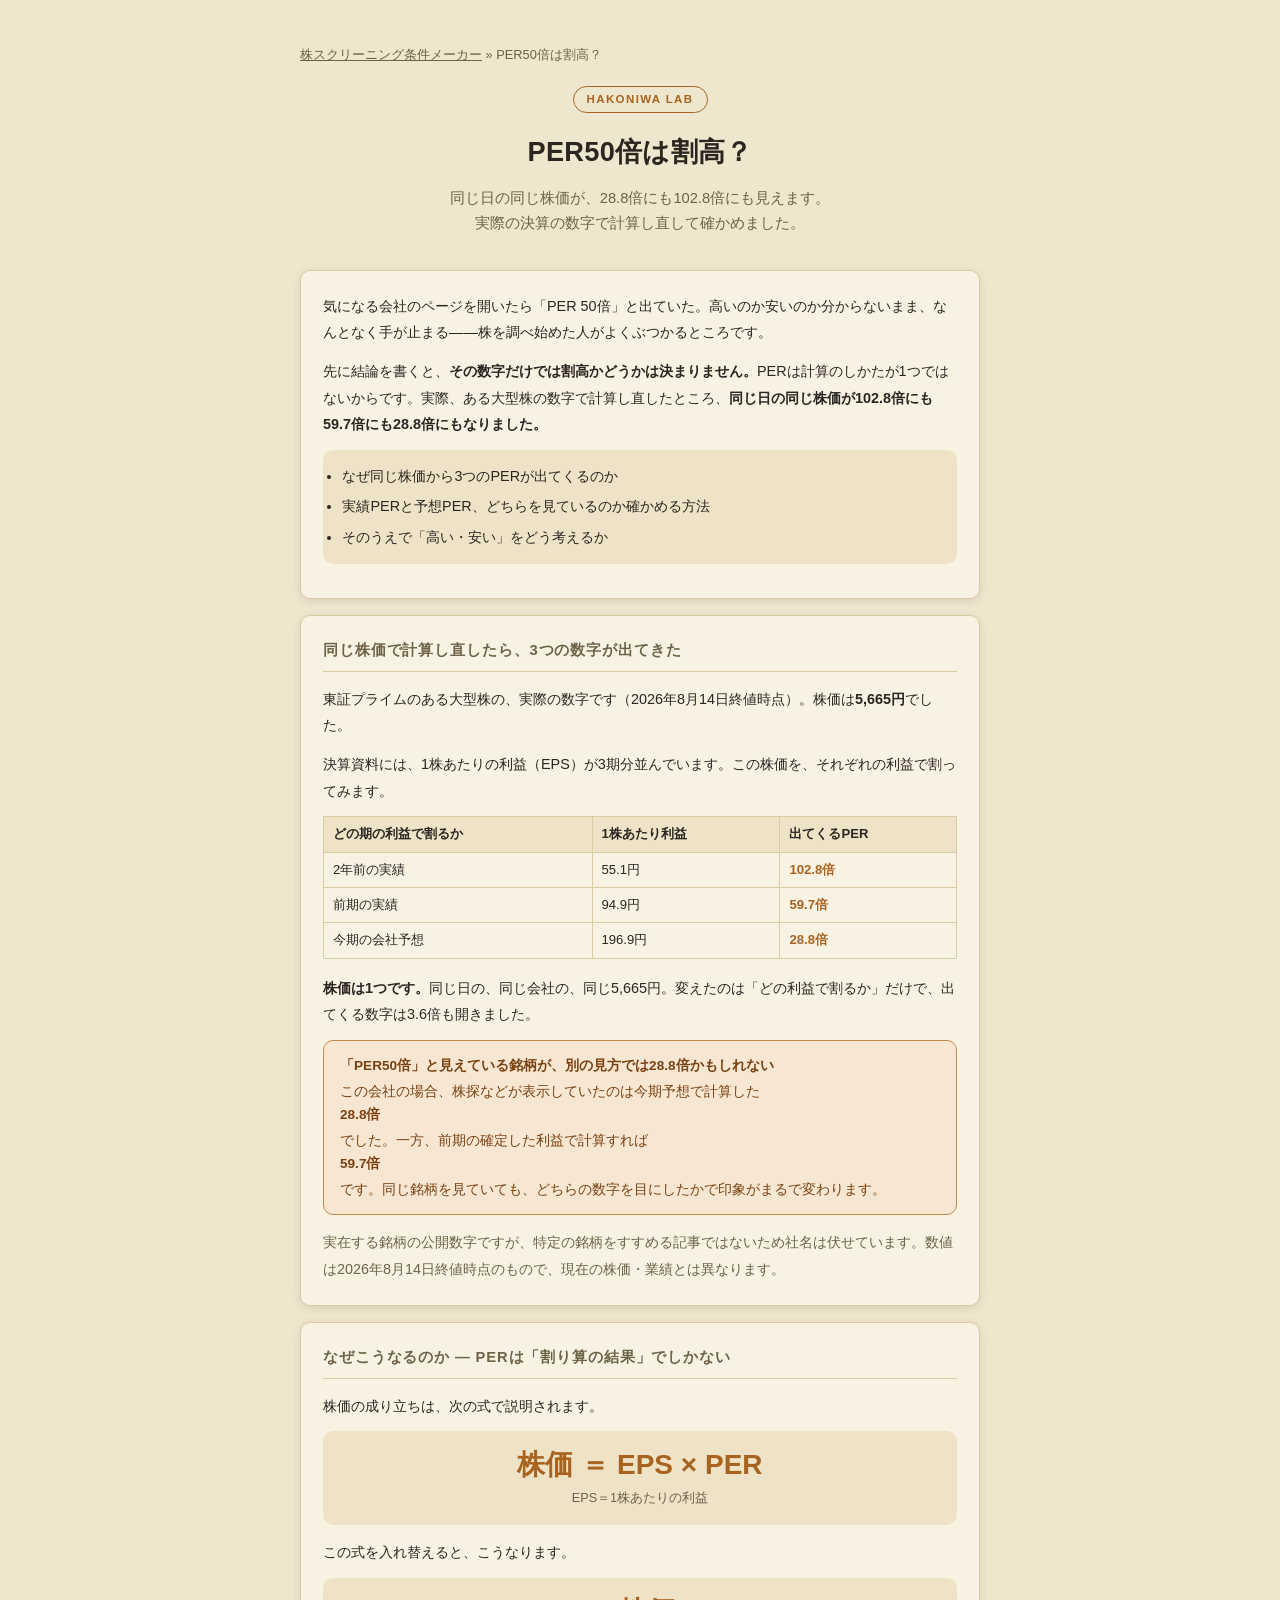
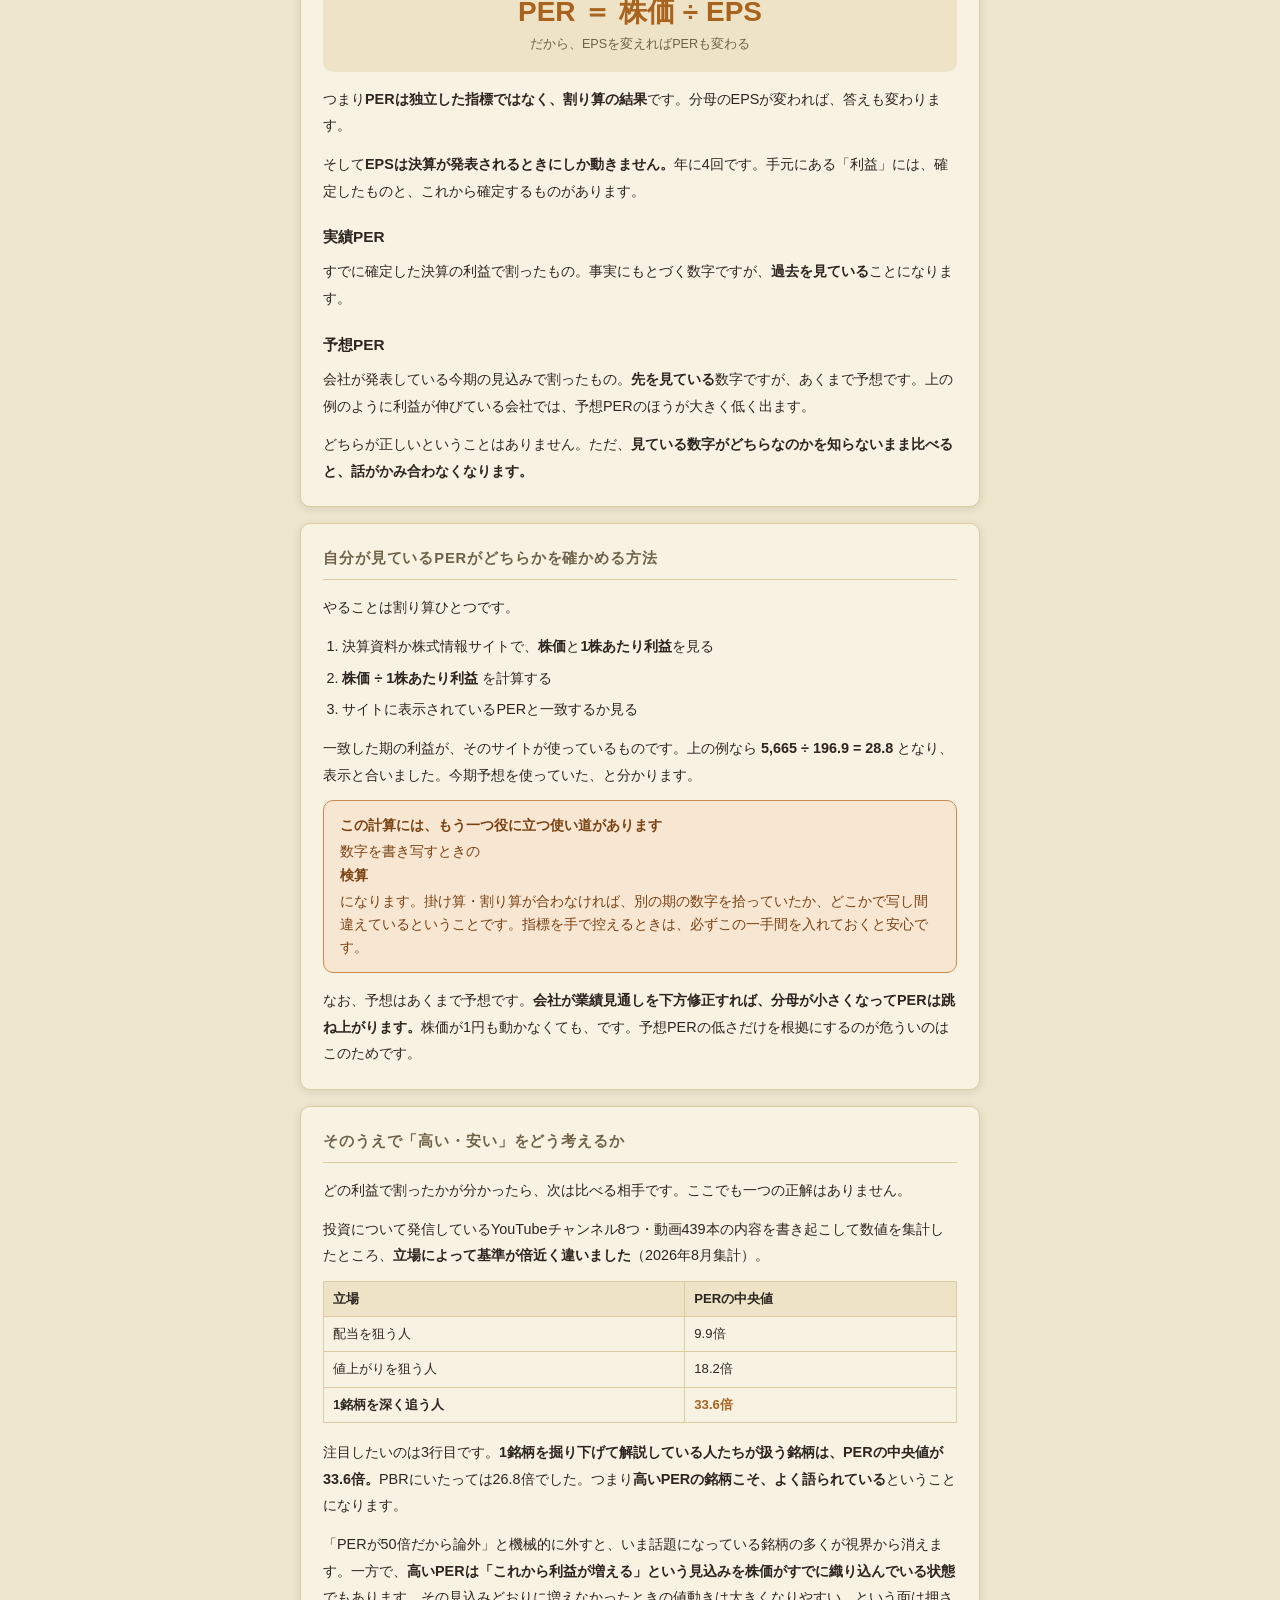
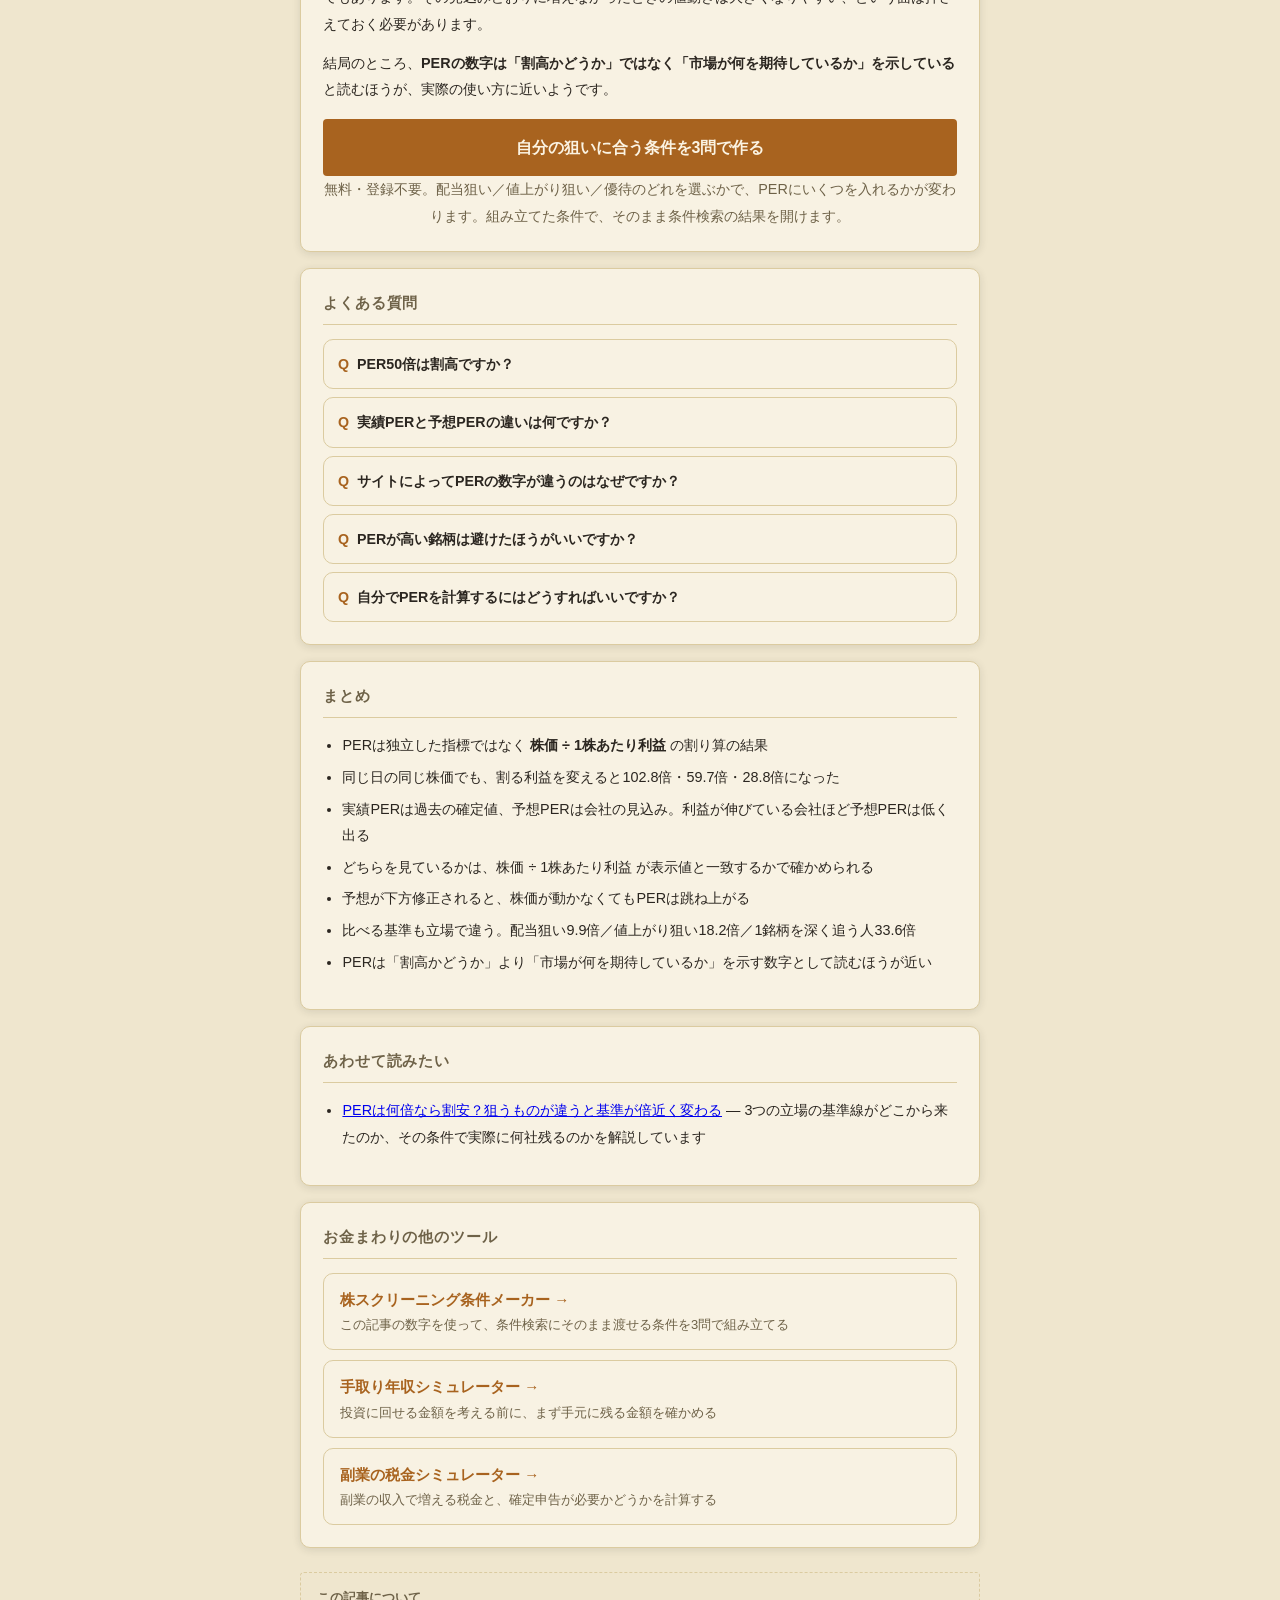
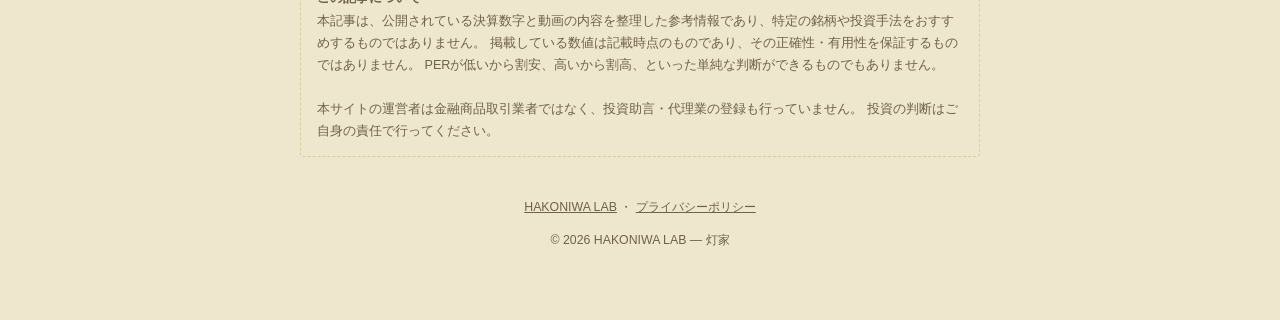
==== guide/per-50bai-waridaka/index.html @ 2e560c20 "解説記事2本目を追加: PER50倍は割高？ guide/per-50bai-waridaka/ を新設。Search Consoleで1本目に付いた実クエリ `per50 倍`(掲載順位27.0)に" ====
<!DOCTYPE html>
<html lang="ja">
<head>
<meta charset="UTF-8">
<meta name="viewport" content="width=device-width, initial-scale=1.0">
<title>PER50倍は割高？同じ株が28.8倍にも見える理由 | HAKONIWA LAB</title>
<meta name="description" content="PER50倍は割高なのか。同じ日の同じ株価でも、どの期の利益で割るかでPERは102.8倍・59.7倍・28.8倍に変わります。実際の決算数字で計算し直して、その仕組みと自分で確かめる方法をまとめました。">
<link rel="canonical" href="https://hakoniwa-lab.github.io/stock-screener/guide/per-50bai-waridaka/">
<meta property="og:type" content="article">
<meta property="og:title" content="PER50倍は割高？同じ株が28.8倍にも見える理由">
<meta property="og:description" content="同じ株価でも、割る利益を変えるとPERは102.8倍・59.7倍・28.8倍になります。実際の決算数字で確かめました。">
<meta property="og:url" content="https://hakoniwa-lab.github.io/stock-screener/guide/per-50bai-waridaka/">
<link rel="stylesheet" href="../../css/style.css">
<!--
  AdSense のタグは意図的に外してある（本体 index.html と同じ方針）。
  金融はYMYL領域で審査が厳しいため、AdSense の再審査が通るまで広告コードは入れない。
-->
<script type="application/ld+json">{"@context":"https://schema.org","@type":"FAQPage","mainEntity":[{"@type":"Question","name":"PER50倍は割高ですか？","acceptedAnswer":{"@type":"Answer","text":"その数字だけでは判断できません。PERは株価を1株あたりの利益で割ったものなので、どの期の利益を使うかで答えが変わります。実際の例では、同じ日の同じ株価でも、2年前の利益で割ると102.8倍、前期の実績で割ると59.7倍、会社が出している今期予想で割ると28.8倍になりました。まず、その50倍がどの利益で計算されたものかを確かめる必要があります。"}},{"@type":"Question","name":"実績PERと予想PERの違いは何ですか？","acceptedAnswer":{"@type":"Answer","text":"実績PERはすでに確定した決算の利益で割ったもの、予想PERは会社が発表している今期の見込みで割ったものです。利益が伸びている会社ほど予想PERのほうが低く出ます。逆に、予想が下方修正されると予想PERは跳ね上がります。"}},{"@type":"Question","name":"サイトによってPERの数字が違うのはなぜですか？","acceptedAnswer":{"@type":"Answer","text":"使っている利益が違うためです。予想PERを表示しているサイトと実績PERを表示しているサイトがあり、同じ銘柄でも数字が変わります。どちらが使われているかは、株価をその期の1株あたり利益で割ってみて、表示されている数字と一致するかで確かめられます。"}},{"@type":"Question","name":"PERが高い銘柄は避けたほうがいいですか？","acceptedAnswer":{"@type":"Answer","text":"一概には言えません。投資について発信している動画439本の集計では、1銘柄を深く掘り下げて解説している人たちが扱う銘柄のPERは中央値33.6倍でした。高いPERの銘柄がよく語られているということです。ただし高いPERは、これから利益が増えるという見込みを株価が織り込んでいる状態でもあるため、その見込みが外れたときの値動きは大きくなりやすい点には注意が必要です。"}},{"@type":"Question","name":"自分でPERを計算するにはどうすればいいですか？","acceptedAnswer":{"@type":"Answer","text":"株価を1株あたり利益で割るだけです。株価5,665円、1株あたり利益196.9円なら28.8倍になります。決算資料には前期の実績と今期の予想が並んでいるので、それぞれで割ってみると、その銘柄のPERがどの範囲で動いているかが見えます。"}}]}</script>
<style>
.crumbs { font-size: 0.8rem; color: var(--color-text-muted); margin: 0 0 18px; }
.crumbs a { color: var(--color-text-muted); }
.article p { font-size: 0.9rem; line-height: 1.85; margin: 0 0 12px; }
.article p:last-child { margin-bottom: 0; }
.article ul, .article ol { font-size: 0.9rem; line-height: 1.85; margin: 0 0 12px; padding-left: 1.35em; }
.article li { margin-bottom: 5px; }
.article h3 { font-size: 0.96rem; font-weight: 800; margin: 20px 0 8px; }
.lead-points { background: var(--color-note-bg); border-radius: var(--radius-lg); padding: 13px 16px 13px 32px; margin: 0; font-size: 0.86rem; }
.lead-points li { margin-bottom: 4px; }
.lead-points li:last-child { margin-bottom: 0; }
.figure { text-align: center; background: var(--color-note-bg); border-radius: var(--radius-lg); padding: 16px; margin: 0 0 14px; }
.figure .big { font-size: 1.75rem; font-weight: 800; color: var(--color-primary); line-height: 1.3; display: block; font-variant-numeric: tabular-nums; }
.figure .cap { font-size: 0.79rem; color: var(--color-text-muted); display: block; margin-top: 4px; }
.cta-wrap { text-align: center; margin-top: 16px; }
.cta-note { font-size: 0.78rem; color: var(--color-text-muted); text-align: center; margin: 8px 0 0; }
.src { font-size: 0.78rem; color: var(--color-text-muted); }
.tbl td.hi { color: var(--color-primary); font-weight: 800; }
</style>
</head>
<body>
<div class="page">

  <nav class="crumbs" aria-label="パンくずリスト">
    <a href="../../">株スクリーニング条件メーカー</a> &raquo; <span aria-current="page">PER50倍は割高？</span>
  </nav>

  <header class="hero">
    <span class="hero__mark"><a href="https://hakoniwa-lab.github.io/">HAKONIWA LAB</a></span>
    <h1 class="hero__title">PER50倍は割高？</h1>
    <p class="hero__lead">同じ日の同じ株価が、28.8倍にも102.8倍にも見えます。<br>実際の決算の数字で計算し直して確かめました。</p>
  </header>

  <main class="article">

    <section class="card">
      <p>気になる会社のページを開いたら「PER 50倍」と出ていた。高いのか安いのか分からないまま、なんとなく手が止まる——株を調べ始めた人がよくぶつかるところです。</p>
      <p>先に結論を書くと、<b>その数字だけでは割高かどうかは決まりません。</b>PERは計算のしかたが1つではないからです。実際、ある大型株の数字で計算し直したところ、<b>同じ日の同じ株価が102.8倍にも59.7倍にも28.8倍にもなりました。</b></p>
      <ul class="lead-points">
        <li>なぜ同じ株価から3つのPERが出てくるのか</li>
        <li>実績PERと予想PER、どちらを見ているのか確かめる方法</li>
        <li>そのうえで「高い・安い」をどう考えるか</li>
      </ul>
    </section>

    <section class="card">
      <h2 class="section__heading">同じ株価で計算し直したら、3つの数字が出てきた</h2>
      <p>東証プライムのある大型株の、実際の数字です（2026年8月14日終値時点）。株価は<b>5,665円</b>でした。</p>
      <p>決算資料には、1株あたりの利益（EPS）が3期分並んでいます。この株価を、それぞれの利益で割ってみます。</p>
      <table class="tbl">
          <thead>
            <tr><th>どの期の利益で割るか</th><th>1株あたり利益</th><th>出てくるPER</th></tr>
          </thead>
          <tbody>
            <tr><td>2年前の実績</td><td>55.1円</td><td class="hi">102.8倍</td></tr>
            <tr><td>前期の実績</td><td>94.9円</td><td class="hi">59.7倍</td></tr>
            <tr><td>今期の会社予想</td><td>196.9円</td><td class="hi">28.8倍</td></tr>
          </tbody>
      </table>
      <p><b>株価は1つです。</b>同じ日の、同じ会社の、同じ5,665円。変えたのは「どの利益で割るか」だけで、出てくる数字は3.6倍も開きました。</p>
      <div class="warn">
        <b>「PER50倍」と見えている銘柄が、別の見方では28.8倍かもしれない</b>
        この会社の場合、株探などが表示していたのは今期予想で計算した<b>28.8倍</b>でした。一方、前期の確定した利益で計算すれば<b>59.7倍</b>です。同じ銘柄を見ていても、どちらの数字を目にしたかで印象がまるで変わります。
      </div>
      <p class="src">実在する銘柄の公開数字ですが、特定の銘柄をすすめる記事ではないため社名は伏せています。数値は2026年8月14日終値時点のもので、現在の株価・業績とは異なります。</p>
    </section>

    <section class="card">
      <h2 class="section__heading">なぜこうなるのか — PERは「割り算の結果」でしかない</h2>
      <p>株価の成り立ちは、次の式で説明されます。</p>
      <div class="figure">
        <span class="big">株価 ＝ EPS × PER</span>
        <span class="cap">EPS＝1株あたりの利益</span>
      </div>
      <p>この式を入れ替えると、こうなります。</p>
      <div class="figure">
        <span class="big">PER ＝ 株価 ÷ EPS</span>
        <span class="cap">だから、EPSを変えればPERも変わる</span>
      </div>
      <p>つまり<b>PERは独立した指標ではなく、割り算の結果</b>です。分母のEPSが変われば、答えも変わります。</p>
      <p>そして<b>EPSは決算が発表されるときにしか動きません。</b>年に4回です。手元にある「利益」には、確定したものと、これから確定するものがあります。</p>
      <h3>実績PER</h3>
      <p>すでに確定した決算の利益で割ったもの。事実にもとづく数字ですが、<b>過去を見ている</b>ことになります。</p>
      <h3>予想PER</h3>
      <p>会社が発表している今期の見込みで割ったもの。<b>先を見ている</b>数字ですが、あくまで予想です。上の例のように利益が伸びている会社では、予想PERのほうが大きく低く出ます。</p>
      <p>どちらが正しいということはありません。ただ、<b>見ている数字がどちらなのかを知らないまま比べると、話がかみ合わなくなります。</b></p>
    </section>

    <section class="card">
      <h2 class="section__heading">自分が見ているPERがどちらかを確かめる方法</h2>
      <p>やることは割り算ひとつです。</p>
      <ol>
        <li>決算資料か株式情報サイトで、<b>株価</b>と<b>1株あたり利益</b>を見る</li>
        <li><b>株価 ÷ 1株あたり利益</b> を計算する</li>
        <li>サイトに表示されているPERと一致するか見る</li>
      </ol>
      <p>一致した期の利益が、そのサイトが使っているものです。上の例なら <b>5,665 ÷ 196.9 = 28.8</b> となり、表示と合いました。今期予想を使っていた、と分かります。</p>
      <div class="warn">
        <b>この計算には、もう一つ役に立つ使い道があります</b>
        数字を書き写すときの<b>検算</b>になります。掛け算・割り算が合わなければ、別の期の数字を拾っていたか、どこかで写し間違えているということです。指標を手で控えるときは、必ずこの一手間を入れておくと安心です。
      </div>
      <p>なお、予想はあくまで予想です。<b>会社が業績見通しを下方修正すれば、分母が小さくなってPERは跳ね上がります。</b>株価が1円も動かなくても、です。予想PERの低さだけを根拠にするのが危ういのはこのためです。</p>
    </section>

    <section class="card">
      <h2 class="section__heading">そのうえで「高い・安い」をどう考えるか</h2>
      <p>どの利益で割ったかが分かったら、次は比べる相手です。ここでも一つの正解はありません。</p>
      <p>投資について発信しているYouTubeチャンネル8つ・動画439本の内容を書き起こして数値を集計したところ、<b>立場によって基準が倍近く違いました</b>（2026年8月集計）。</p>
      <table class="tbl">
          <thead><tr><th>立場</th><th>PERの中央値</th></tr></thead>
          <tbody>
            <tr><td>配当を狙う人</td><td>9.9倍</td></tr>
            <tr><td>値上がりを狙う人</td><td>18.2倍</td></tr>
            <tr><td><b>1銘柄を深く追う人</b></td><td class="hi">33.6倍</td></tr>
          </tbody>
      </table>
      <p>注目したいのは3行目です。<b>1銘柄を掘り下げて解説している人たちが扱う銘柄は、PERの中央値が33.6倍。</b>PBRにいたっては26.8倍でした。つまり<b>高いPERの銘柄こそ、よく語られている</b>ということになります。</p>
      <p>「PERが50倍だから論外」と機械的に外すと、いま話題になっている銘柄の多くが視界から消えます。一方で、<b>高いPERは「これから利益が増える」という見込みを株価がすでに織り込んでいる状態</b>でもあります。その見込みどおりに増えなかったときの値動きは大きくなりやすい、という面は押さえておく必要があります。</p>
      <p>結局のところ、<b>PERの数字は「割高かどうか」ではなく「市場が何を期待しているか」を示している</b>と読むほうが、実際の使い方に近いようです。</p>

      <div class="cta-wrap">
        <a class="btn btn--primary btn--block" href="../../">自分の狙いに合う条件を3問で作る</a>
      </div>
      <p class="cta-note">無料・登録不要。配当狙い／値上がり狙い／優待のどれを選ぶかで、PERにいくつを入れるかが変わります。組み立てた条件で、そのまま条件検索の結果を開けます。</p>
    </section>

    <section class="card">
      <h2 class="section__heading">よくある質問</h2>
      <details class="faq">
        <summary>PER50倍は割高ですか？</summary>
        <p>その数字だけでは判断できません。PERは株価を1株あたりの利益で割ったものなので、どの期の利益を使うかで答えが変わります。実際の例では、同じ日の同じ株価でも、2年前の利益で割ると102.8倍、前期の実績で割ると59.7倍、会社が出している今期予想で割ると28.8倍になりました。まず、その50倍がどの利益で計算されたものかを確かめる必要があります。</p>
      </details>
      <details class="faq">
        <summary>実績PERと予想PERの違いは何ですか？</summary>
        <p>実績PERはすでに確定した決算の利益で割ったもの、予想PERは会社が発表している今期の見込みで割ったものです。利益が伸びている会社ほど予想PERのほうが低く出ます。逆に、予想が下方修正されると予想PERは跳ね上がります。</p>
      </details>
      <details class="faq">
        <summary>サイトによってPERの数字が違うのはなぜですか？</summary>
        <p>使っている利益が違うためです。予想PERを表示しているサイトと実績PERを表示しているサイトがあり、同じ銘柄でも数字が変わります。どちらが使われているかは、株価をその期の1株あたり利益で割ってみて、表示されている数字と一致するかで確かめられます。</p>
      </details>
      <details class="faq">
        <summary>PERが高い銘柄は避けたほうがいいですか？</summary>
        <p>一概には言えません。投資について発信している動画439本の集計では、1銘柄を深く掘り下げて解説している人たちが扱う銘柄のPERは中央値33.6倍でした。高いPERの銘柄がよく語られているということです。ただし高いPERは、これから利益が増えるという見込みを株価が織り込んでいる状態でもあるため、その見込みが外れたときの値動きは大きくなりやすい点には注意が必要です。</p>
      </details>
      <details class="faq">
        <summary>自分でPERを計算するにはどうすればいいですか？</summary>
        <p>株価を1株あたり利益で割るだけです。株価5,665円、1株あたり利益196.9円なら28.8倍になります。決算資料には前期の実績と今期の予想が並んでいるので、それぞれで割ってみると、その銘柄のPERがどの範囲で動いているかが見えます。</p>
      </details>
    </section>

    <section class="card">
      <h2 class="section__heading">まとめ</h2>
      <ul>
        <li>PERは独立した指標ではなく <b>株価 ÷ 1株あたり利益</b> の割り算の結果</li>
        <li>同じ日の同じ株価でも、割る利益を変えると102.8倍・59.7倍・28.8倍になった</li>
        <li>実績PERは過去の確定値、予想PERは会社の見込み。利益が伸びている会社ほど予想PERは低く出る</li>
        <li>どちらを見ているかは、株価 ÷ 1株あたり利益 が表示値と一致するかで確かめられる</li>
        <li>予想が下方修正されると、株価が動かなくてもPERは跳ね上がる</li>
        <li>比べる基準も立場で違う。配当狙い9.9倍／値上がり狙い18.2倍／1銘柄を深く追う人33.6倍</li>
        <li>PERは「割高かどうか」より「市場が何を期待しているか」を示す数字として読むほうが近い</li>
      </ul>
    </section>

    <section class="card">
      <h2 class="section__heading">あわせて読みたい</h2>
      <ul>
        <li><a href="../per-wariyasu-mokuyasu/">PERは何倍なら割安？狙うものが違うと基準が倍近く変わる</a> — 3つの立場の基準線がどこから来たのか、その条件で実際に何社残るのかを解説しています</li>
      </ul>
    </section>

    <section class="card">
      <h2 class="section__heading">お金まわりの他のツール</h2>
      <div class="crosslinks">
        <a class="crosslink" href="../../">
          <b>株スクリーニング条件メーカー →</b>
          <span>この記事の数字を使って、条件検索にそのまま渡せる条件を3問で組み立てる</span>
        </a>
        <a class="crosslink" href="https://hakoniwa-lab.github.io/takehome-calculator/">
          <b>手取り年収シミュレーター →</b>
          <span>投資に回せる金額を考える前に、まず手元に残る金額を確かめる</span>
        </a>
        <a class="crosslink" href="https://hakoniwa-lab.github.io/sidejob-tax-simulator/">
          <b>副業の税金シミュレーター →</b>
          <span>副業の収入で増える税金と、確定申告が必要かどうかを計算する</span>
        </a>
      </div>
    </section>

    <div class="disclaimer">
      <b>この記事について</b><br>
      本記事は、公開されている決算数字と動画の内容を整理した参考情報であり、特定の銘柄や投資手法をおすすめするものではありません。
      掲載している数値は記載時点のものであり、その正確性・有用性を保証するものではありません。
      PERが低いから割安、高いから割高、といった単純な判断ができるものでもありません。<br><br>
      本サイトの運営者は金融商品取引業者ではなく、投資助言・代理業の登録も行っていません。
      投資の判断はご自身の責任で行ってください。
    </div>
  </main>

  <footer class="footer">
    <p><a href="https://hakoniwa-lab.github.io/">HAKONIWA LAB</a> ・ <a href="https://hakoniwa-lab.github.io/privacy.html">プライバシーポリシー</a></p>
    <p>&copy; 2026 HAKONIWA LAB — 灯家</p>
  </footer>

</div>
</body>
</html>
---- css/style.css ----
/* HAKONIWA LAB 共通デザインシステム + 本アプリ固有スタイル */
:root {
  --color-bg: #efe6ce;
  --color-surface: #f8f2e3;
  --color-border: #dbcba0;
  --color-text: #2b2620;
  --color-text-muted: #6e6248;
  --color-primary: #a8631f;
  --color-primary-hover: #8b5119;
  --color-primary-contrast: #fbf3e2;
  --color-accent: #55704a;
  --color-badge-bg: #e4d6ae;
  --color-badge-text: #6e4a1e;
  --color-note-bg: #eee3c6;
  --color-warn-bg: #f6e6d2;
  --color-warn-border: #c98a4b;
  --color-warn-text: #7a4212;
  --radius-sm: 4px;
  --radius-lg: 10px;
  --shadow-card: 0 2px 8px rgba(43, 38, 32, 0.12);
  --max-width: 720px;
}
@media (prefers-color-scheme: dark) {
  :root {
    --color-bg: #211f1a;
    --color-surface: #2c2a22;
    --color-border: #423e30;
    --color-text: #f1e9d8;
    --color-text-muted: #b3a585;
    --color-primary: #e3a23b;
    --color-primary-hover: #edb259;
    --color-primary-contrast: #241c0d;
    --color-accent: #8fae7d;
    --color-badge-bg: #3a3626;
    --color-badge-text: #e3a23b;
    --color-note-bg: #262418;
    --color-warn-bg: #33261a;
    --color-warn-border: #8a5c2c;
    --color-warn-text: #f0c48c;
    --shadow-card: 0 2px 14px rgba(0, 0, 0, 0.5);
  }
}

* { box-sizing: border-box; }
[hidden] { display: none !important; }
html, body {
  margin: 0;
  padding: 0;
  background: var(--color-bg);
  color: var(--color-text);
  font-family: "Hiragino Sans", "Hiragino Kaku Gothic ProN", Meiryo, "Yu Gothic", sans-serif;
  line-height: 1.7;
  -webkit-text-size-adjust: 100%;
}
.page { max-width: var(--max-width); margin: 0 auto; padding: 44px 20px 56px; }

/* ヘッダー */
.hero { text-align: center; margin-bottom: 34px; }
.hero__mark {
  display: inline-block; font-size: 0.72rem; font-weight: 700; letter-spacing: 0.12em;
  color: var(--color-primary); border: 1.5px solid var(--color-primary);
  border-radius: 999px; padding: 3px 13px; margin-bottom: 16px;
}
.hero__mark a { color: inherit; text-decoration: none; }
.hero__title { font-size: 1.7rem; font-weight: 800; margin: 0 0 10px; letter-spacing: 0.01em; }
.hero__lead { color: var(--color-text-muted); font-size: 0.92rem; margin: 0; }

/* カード */
.card {
  background: var(--color-surface); border: 1px solid var(--color-border);
  border-radius: var(--radius-lg); box-shadow: var(--shadow-card);
  padding: 22px; margin-bottom: 16px;
}
.card__title { font-size: 1.05rem; font-weight: 800; margin: 0 0 14px; }
.qnum {
  display: inline-block; background: var(--color-primary); color: var(--color-primary-contrast);
  font-size: 0.7rem; font-weight: 700; padding: 2px 9px; border-radius: 999px;
  margin-right: 8px; vertical-align: 2px;
}

/* 選択肢 */
.opts { display: grid; gap: 9px; }
.opt {
  display: block; border: 1.5px solid var(--color-border); border-radius: var(--radius-lg);
  padding: 12px 14px; cursor: pointer; transition: border-color 0.15s ease, background-color 0.15s ease;
}
.opt:hover { border-color: var(--color-primary); }
.opt:has(input:checked) { border-color: var(--color-primary); background: var(--color-note-bg); }
.opt input { margin-right: 9px; }
.opt b { font-weight: 700; }
.opt small { display: block; color: var(--color-text-muted); font-size: 0.79rem; margin: 2px 0 0 24px; line-height: 1.6; }

/* 結果 */
.cond { background: var(--color-note-bg); border-radius: var(--radius-lg); padding: 14px 16px; margin: 0 0 14px; }
.cond dl { margin: 0; display: grid; grid-template-columns: auto 1fr; gap: 6px 14px; font-size: 0.88rem; }
.cond dt { font-weight: 700; white-space: nowrap; }
.cond dd { margin: 0; color: var(--color-text-muted); }

.warn {
  background: var(--color-warn-bg); border: 1px solid var(--color-warn-border);
  color: var(--color-warn-text); border-radius: var(--radius-lg);
  padding: 13px 16px; font-size: 0.85rem; margin: 0 0 14px;
}
.warn b { display: block; margin-bottom: 3px; }
.warn + .warn { margin-top: -4px; }

.btn {
  display: inline-block; border: none; border-radius: var(--radius-sm);
  font-size: 0.9rem; font-weight: 700; padding: 10px 18px; cursor: pointer;
  text-decoration: none; transition: background-color 0.15s ease, opacity 0.15s ease;
  font-family: inherit;
}
.btn--primary { background: var(--color-primary); color: var(--color-primary-contrast); }
.btn--primary:hover { background: var(--color-primary-hover); }
.btn--outline {
  background: transparent; color: var(--color-accent);
  border: 1.5px solid var(--color-accent); padding: 8.5px 16.5px;
}
.btn--block { display: block; text-align: center; padding: 15px; font-size: 1rem; }

.backhint { font-size: 0.81rem; color: var(--color-text-muted); margin: 11px 2px 0; line-height: 1.7; }
.backhint b { color: var(--color-text); }

.urlbox { margin-top: 12px; }
.urlbox summary { cursor: pointer; color: var(--color-text-muted); font-size: 0.82rem; }
.urlbox code {
  display: block; margin-top: 8px; background: var(--color-note-bg); color: var(--color-text);
  border: 1px solid var(--color-border); padding: 11px; border-radius: var(--radius-sm);
  font-size: 0.72rem; word-break: break-all; line-height: 1.6;
}
#copy-btn { margin-top: 8px; background: transparent; color: var(--color-text-muted); border: 1px solid var(--color-border); border-radius: var(--radius-sm); padding: 6px 12px; font-size: 0.79rem; }
#copy-btn:hover { border-color: var(--color-primary); color: var(--color-primary); }

/* 解説セクション */
.section__heading {
  font-size: 0.92rem; font-weight: 700; color: var(--color-text-muted);
  letter-spacing: 0.06em; margin: 0 0 14px; padding-bottom: 8px;
  border-bottom: 1px solid var(--color-border);
}
.tbl { border-collapse: collapse; width: 100%; margin: 10px 0 16px; font-size: 0.82rem; }
.tbl th, .tbl td { border: 1px solid var(--color-border); padding: 6px 9px; text-align: left; }
.tbl th { background: var(--color-note-bg); white-space: nowrap; font-weight: 700; }
.terms { margin: 0; display: grid; grid-template-columns: auto 1fr; gap: 6px 14px; font-size: 0.86rem; }
.terms dt { font-weight: 700; white-space: nowrap; }
.terms dd { margin: 0; color: var(--color-text-muted); }

/* クロスリンク */
.crosslinks { display: grid; gap: 10px; }
.crosslink {
  display: block; text-decoration: none; color: inherit;
  border: 1px solid var(--color-border); border-radius: var(--radius-lg);
  padding: 13px 16px; background: var(--color-surface); transition: border-color 0.15s ease;
}
.crosslink:hover { border-color: var(--color-primary); }
.crosslink b { display: block; font-size: 0.94rem; color: var(--color-primary); }
.crosslink span { display: block; font-size: 0.81rem; color: var(--color-text-muted); margin-top: 2px; }

/* 広告枠 */
.ad-slot { margin: 26px 0; min-height: 0; text-align: center; }

/* 免責・フッター */
.disclaimer {
  font-size: 0.79rem; color: var(--color-text-muted); line-height: 1.75;
  border: 1px dashed var(--color-border); border-radius: var(--radius-sm);
  padding: 14px 16px; margin-top: 24px;
}
.footer { text-align: center; font-size: 0.77rem; color: var(--color-text-muted); margin-top: 40px; }
.footer a { color: var(--color-text-muted); }

/* ---- 解説記事セクション / FAQ（トップページと guide/ で共有） ---- */
.faq {
  border: 1px solid var(--color-border); border-radius: var(--radius-lg);
  padding: 0 14px; margin-bottom: 8px; background: var(--color-surface);
}
.faq:last-child { margin-bottom: 0; }
.faq > summary {
  cursor: pointer; font-weight: 700; font-size: 0.89rem; padding: 12px 0;
  list-style: none; display: flex; gap: 8px; align-items: flex-start;
}
.faq > summary::-webkit-details-marker { display: none; }
.faq > summary::before { content: "Q"; color: var(--color-primary); font-weight: 800; flex: none; }
.faq > summary:focus-visible { outline: 2px solid var(--color-primary); outline-offset: 2px; }
.faq p { padding: 0 0 13px 18px; margin: 0; font-size: 0.86rem; color: var(--color-text-muted); line-height: 1.8; }
.prose p { font-size: 0.88rem; line-height: 1.85; margin: 0 0 12px; }
.prose p:last-child { margin-bottom: 0; }
.prose ul { font-size: 0.88rem; line-height: 1.85; margin: 0 0 12px; padding-left: 1.35em; }
.prose ul:last-child { margin-bottom: 0; }
.prose li { margin-bottom: 5px; }

@media (max-width: 480px) {
  .page { padding: 32px 14px 44px; }
  .hero__title { font-size: 1.4rem; }
  .cond dl, .terms { grid-template-columns: 1fr; gap: 2px 0; }
  .cond dd, .terms dd { margin-bottom: 7px; }
}
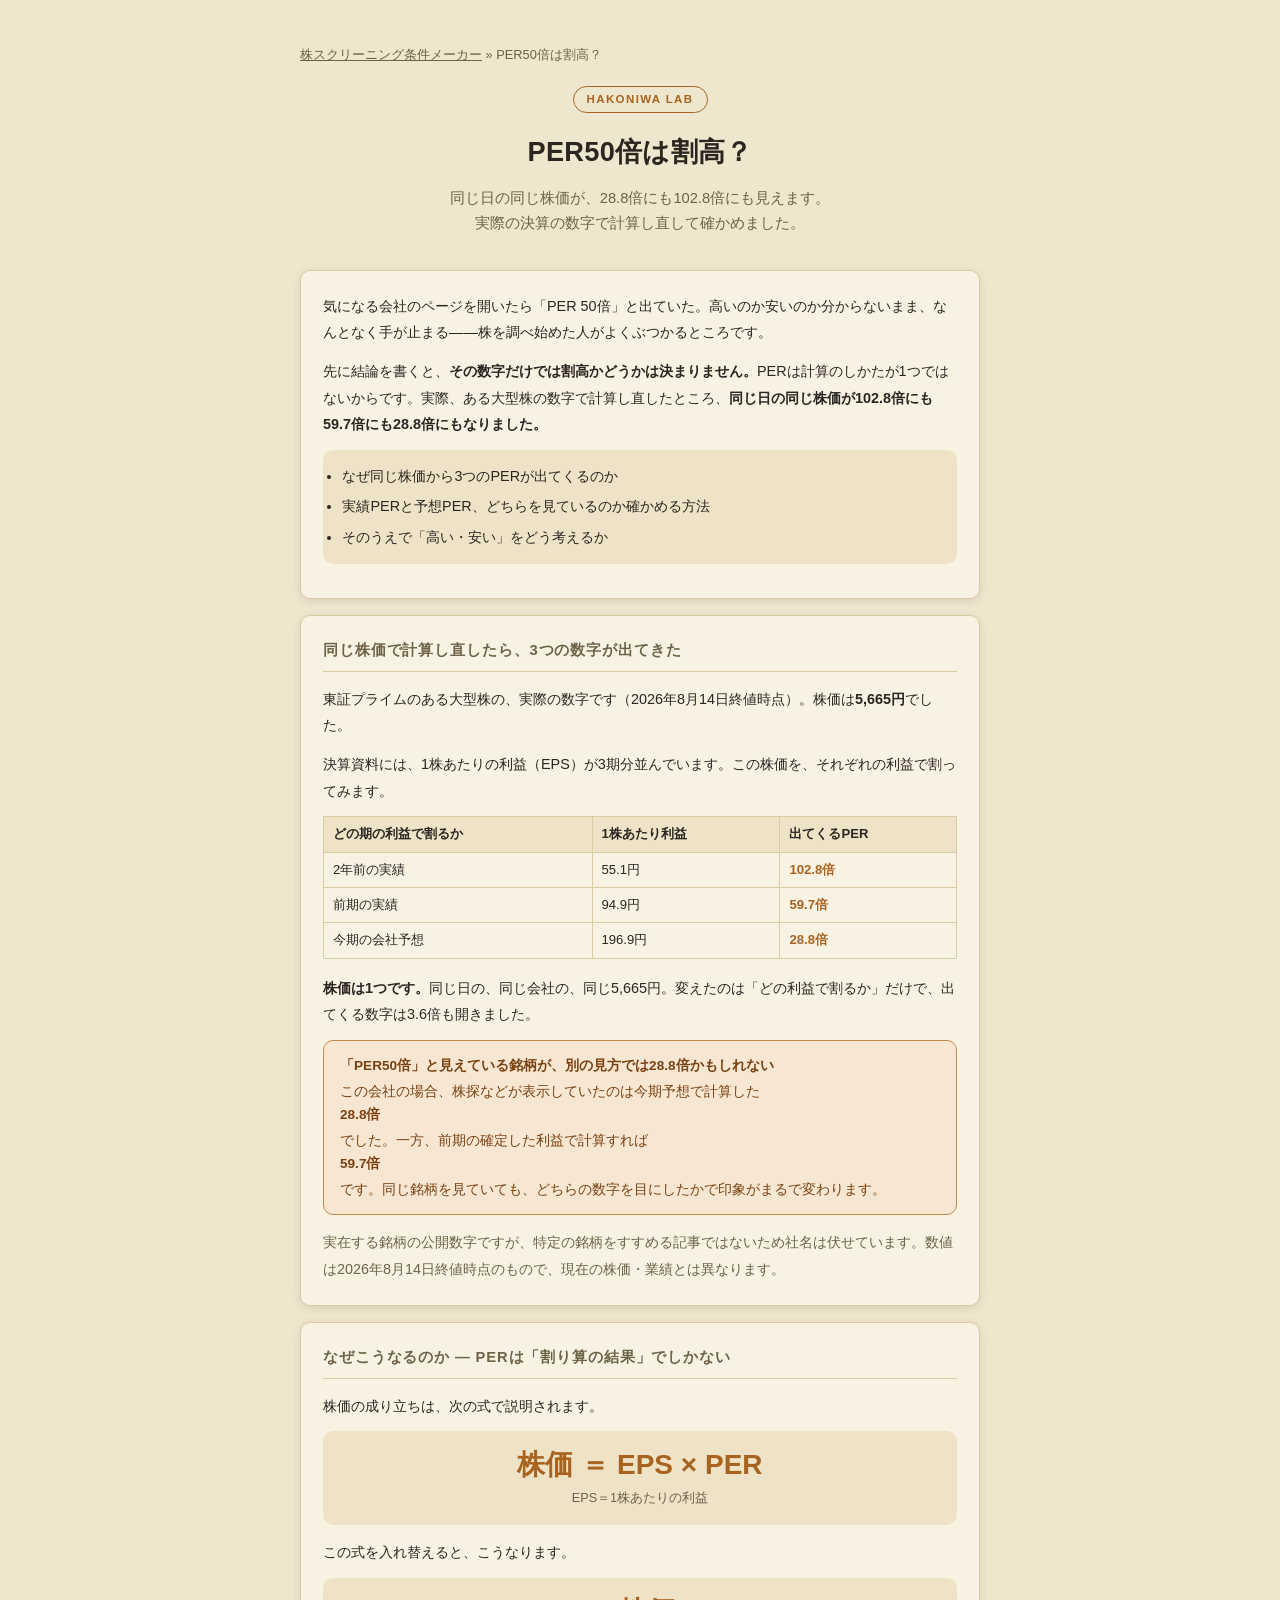
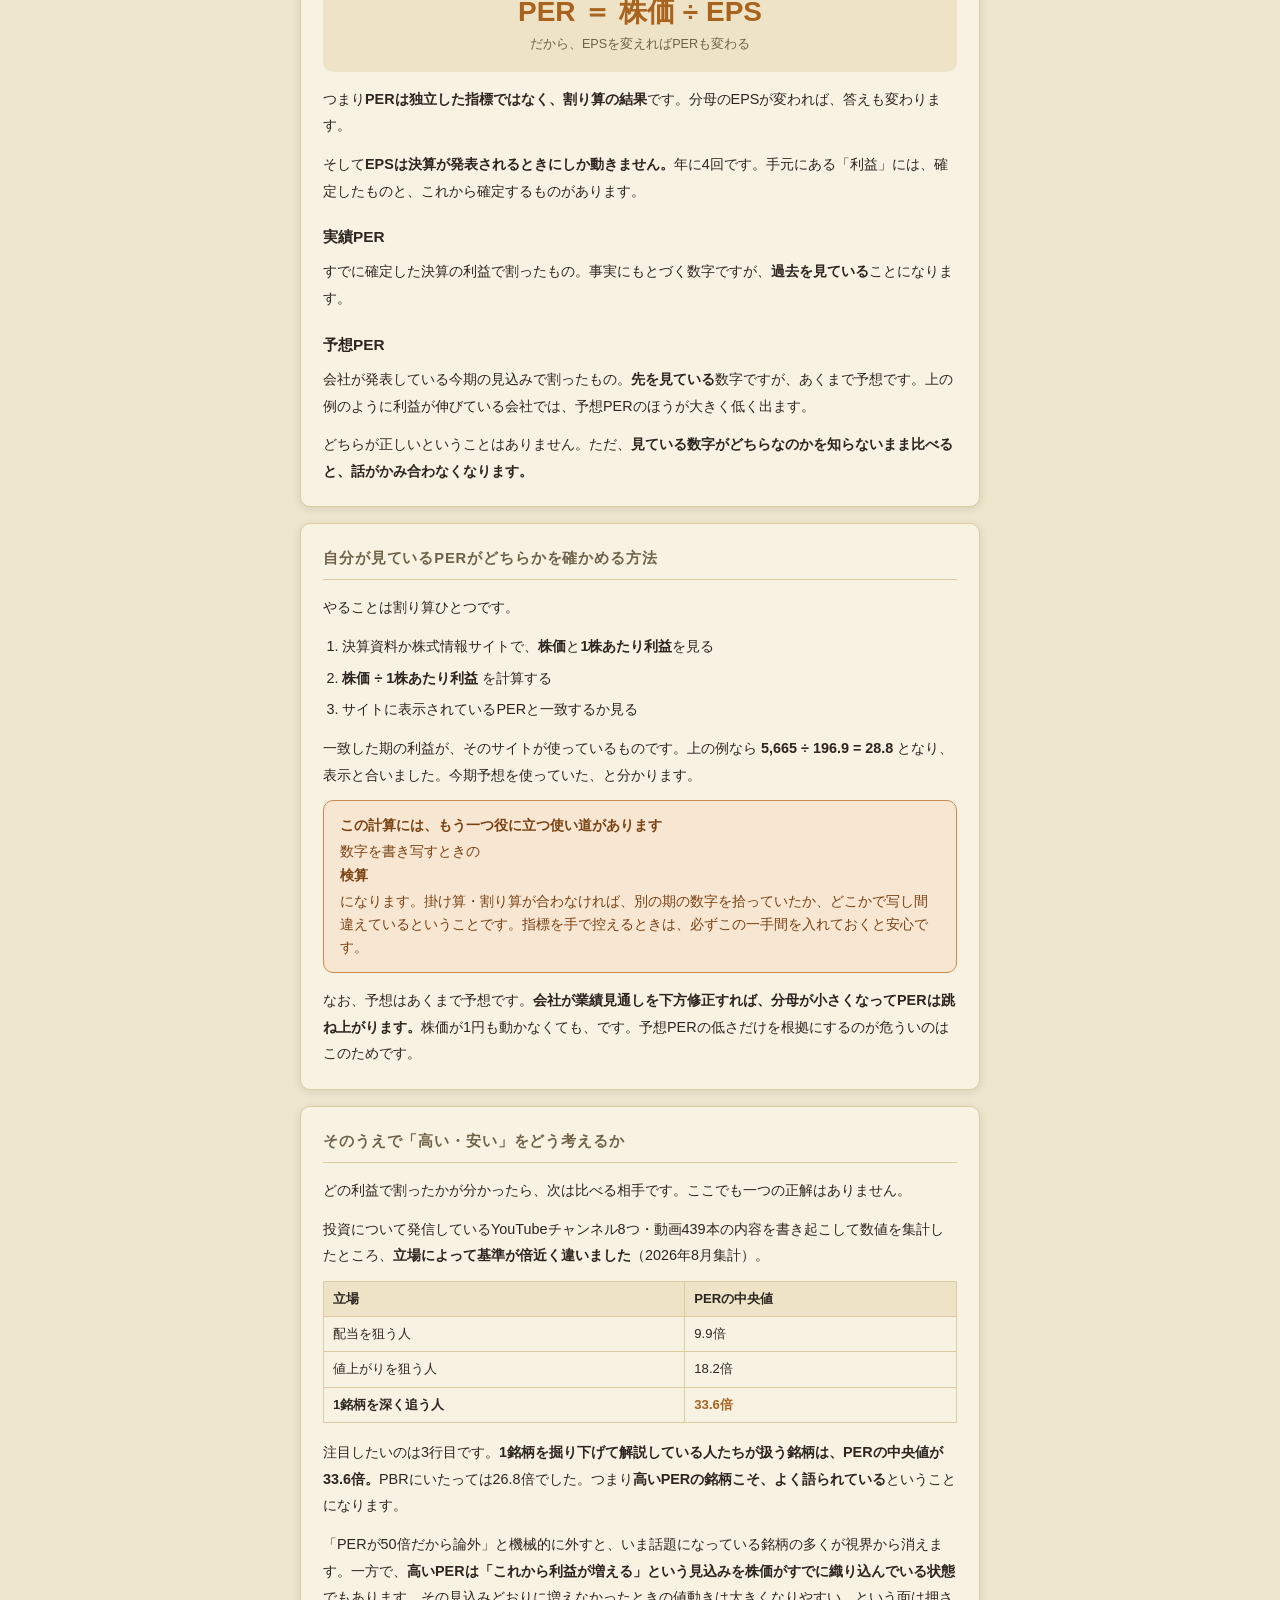
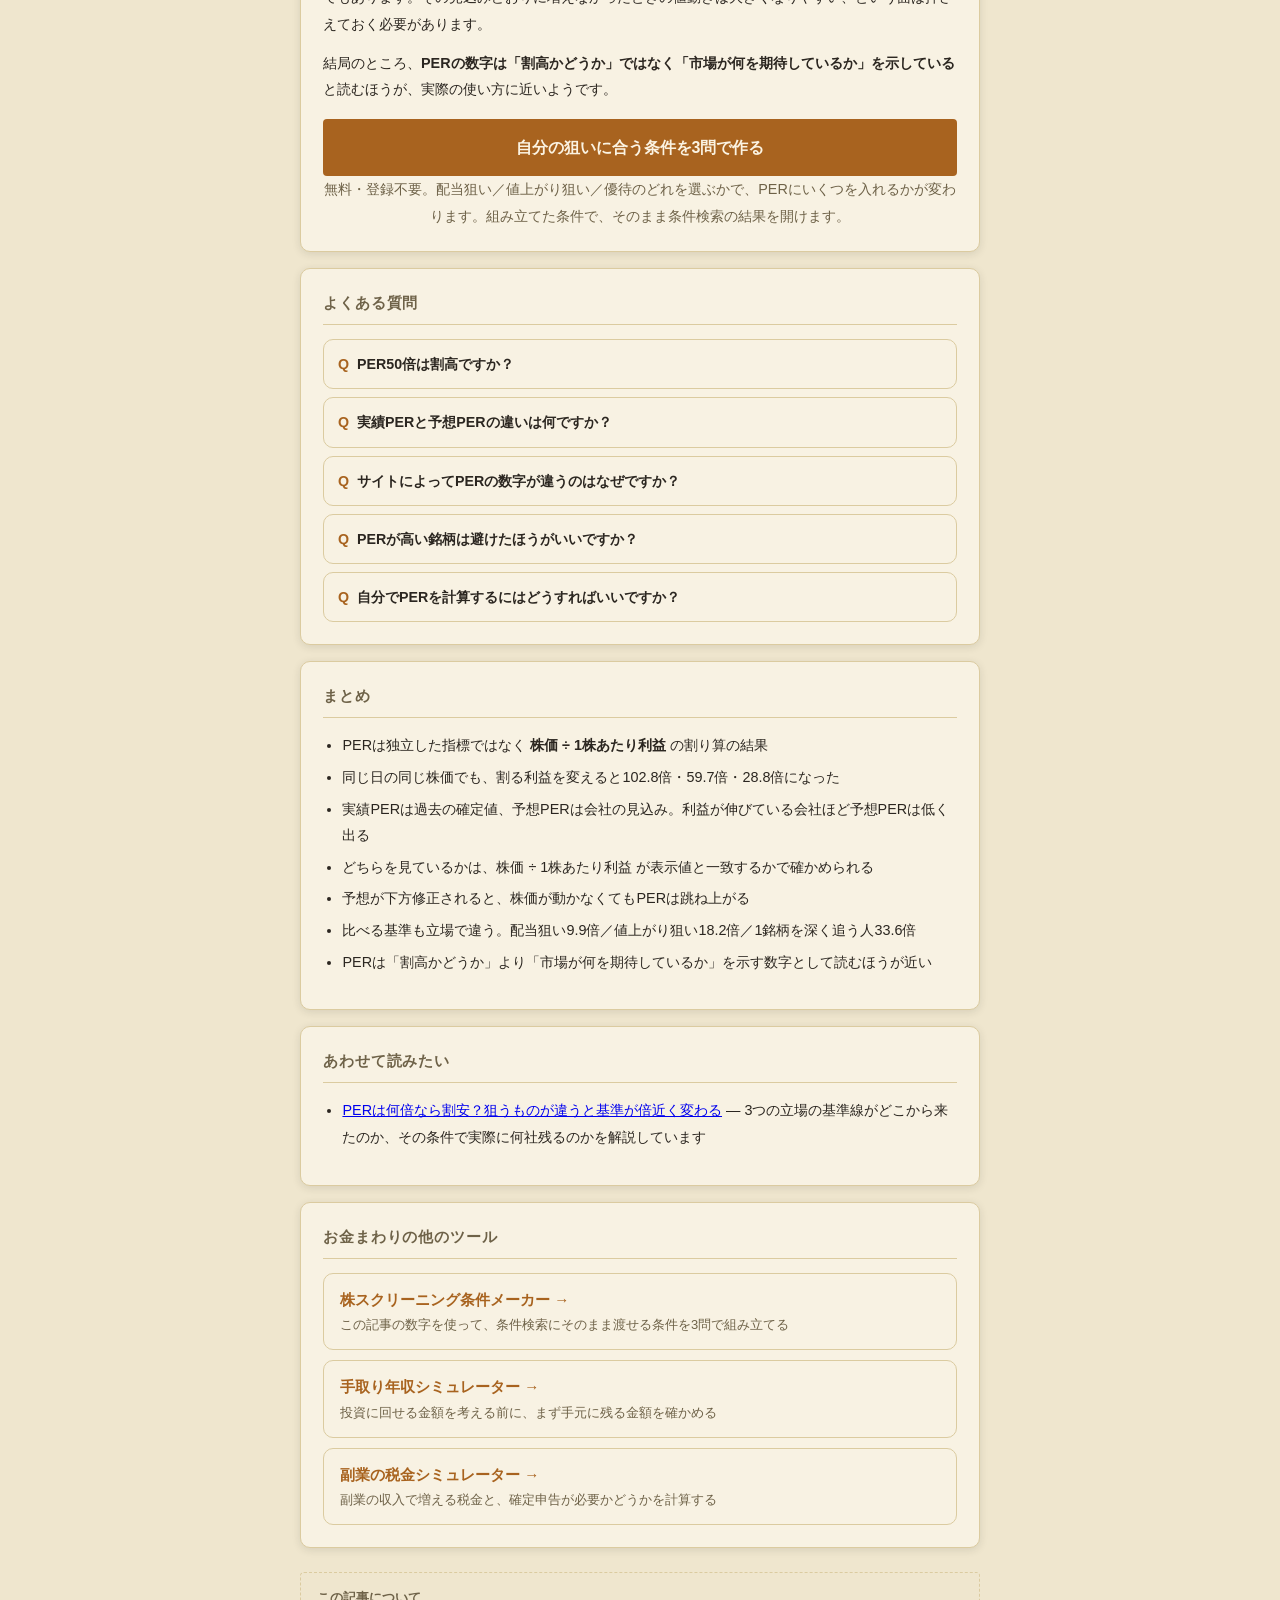
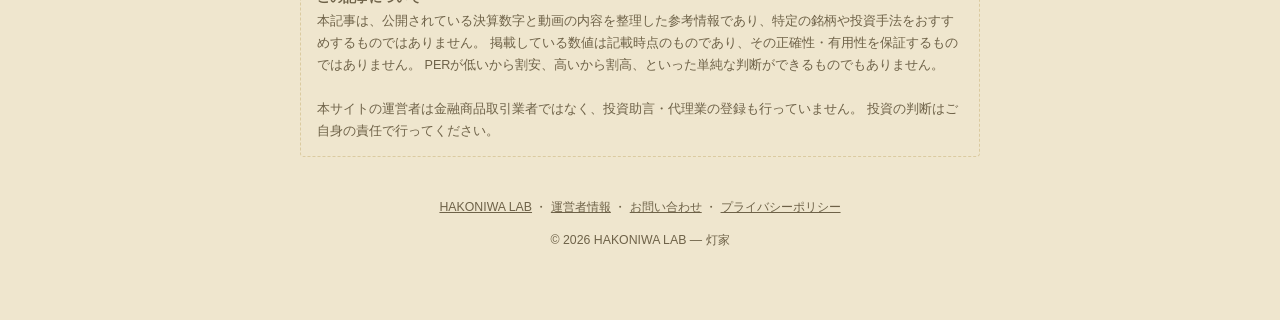
==== commit efbe5511: "フッターに運営者情報・お問い合わせへのリンクを追加 Co-Authored-By: Claude Opus 5 <noreply@anthropic.com>" ====
--- a/guide/per-50bai-waridaka/index.html
+++ b/guide/per-50bai-waridaka/index.html
@@ -5,11 +5,11 @@
 <meta name="viewport" content="width=device-width, initial-scale=1.0">
 <title>PER50倍は割高？同じ株が28.8倍にも見える理由 | HAKONIWA LAB</title>
 <meta name="description" content="PER50倍は割高なのか。同じ日の同じ株価でも、どの期の利益で割るかでPERは102.8倍・59.7倍・28.8倍に変わります。実際の決算数字で計算し直して、その仕組みと自分で確かめる方法をまとめました。">
-<link rel="canonical" href="https://hakoniwa-lab.github.io/stock-screener/guide/per-50bai-waridaka/">
+<link rel="canonical" href="https://hakoniwalab.com/stock-screener/guide/per-50bai-waridaka/">
 <meta property="og:type" content="article">
 <meta property="og:title" content="PER50倍は割高？同じ株が28.8倍にも見える理由">
 <meta property="og:description" content="同じ株価でも、割る利益を変えるとPERは102.8倍・59.7倍・28.8倍になります。実際の決算数字で確かめました。">
-<meta property="og:url" content="https://hakoniwa-lab.github.io/stock-screener/guide/per-50bai-waridaka/">
+<meta property="og:url" content="https://hakoniwalab.com/stock-screener/guide/per-50bai-waridaka/">
 <link rel="stylesheet" href="../../css/style.css">
 <!--
   AdSense のタグは意図的に外してある（本体 index.html と同じ方針）。
@@ -44,7 +44,7 @@
   </nav>
 
   <header class="hero">
-    <span class="hero__mark"><a href="https://hakoniwa-lab.github.io/">HAKONIWA LAB</a></span>
+    <span class="hero__mark"><a href="https://hakoniwalab.com/">HAKONIWA LAB</a></span>
     <h1 class="hero__title">PER50倍は割高？</h1>
     <p class="hero__lead">同じ日の同じ株価が、28.8倍にも102.8倍にも見えます。<br>実際の決算の数字で計算し直して確かめました。</p>
   </header>
@@ -193,11 +193,11 @@
           <b>株スクリーニング条件メーカー →</b>
           <span>この記事の数字を使って、条件検索にそのまま渡せる条件を3問で組み立てる</span>
         </a>
-        <a class="crosslink" href="https://hakoniwa-lab.github.io/takehome-calculator/">
+        <a class="crosslink" href="https://hakoniwalab.com/takehome-calculator/">
           <b>手取り年収シミュレーター →</b>
           <span>投資に回せる金額を考える前に、まず手元に残る金額を確かめる</span>
         </a>
-        <a class="crosslink" href="https://hakoniwa-lab.github.io/sidejob-tax-simulator/">
+        <a class="crosslink" href="https://hakoniwalab.com/sidejob-tax-simulator/">
           <b>副業の税金シミュレーター →</b>
           <span>副業の収入で増える税金と、確定申告が必要かどうかを計算する</span>
         </a>
@@ -215,7 +215,7 @@
   </main>
 
   <footer class="footer">
-    <p><a href="https://hakoniwa-lab.github.io/">HAKONIWA LAB</a> ・ <a href="https://hakoniwa-lab.github.io/privacy.html">プライバシーポリシー</a></p>
+    <p><a href="https://hakoniwalab.com/">HAKONIWA LAB</a> ・ <a href="https://hakoniwalab.com/about.html">運営者情報</a> ・ <a href="https://hakoniwalab.com/contact.html">お問い合わせ</a> ・ <a href="https://hakoniwalab.com/privacy.html">プライバシーポリシー</a></p>
     <p>&copy; 2026 HAKONIWA LAB — 灯家</p>
   </footer>
 
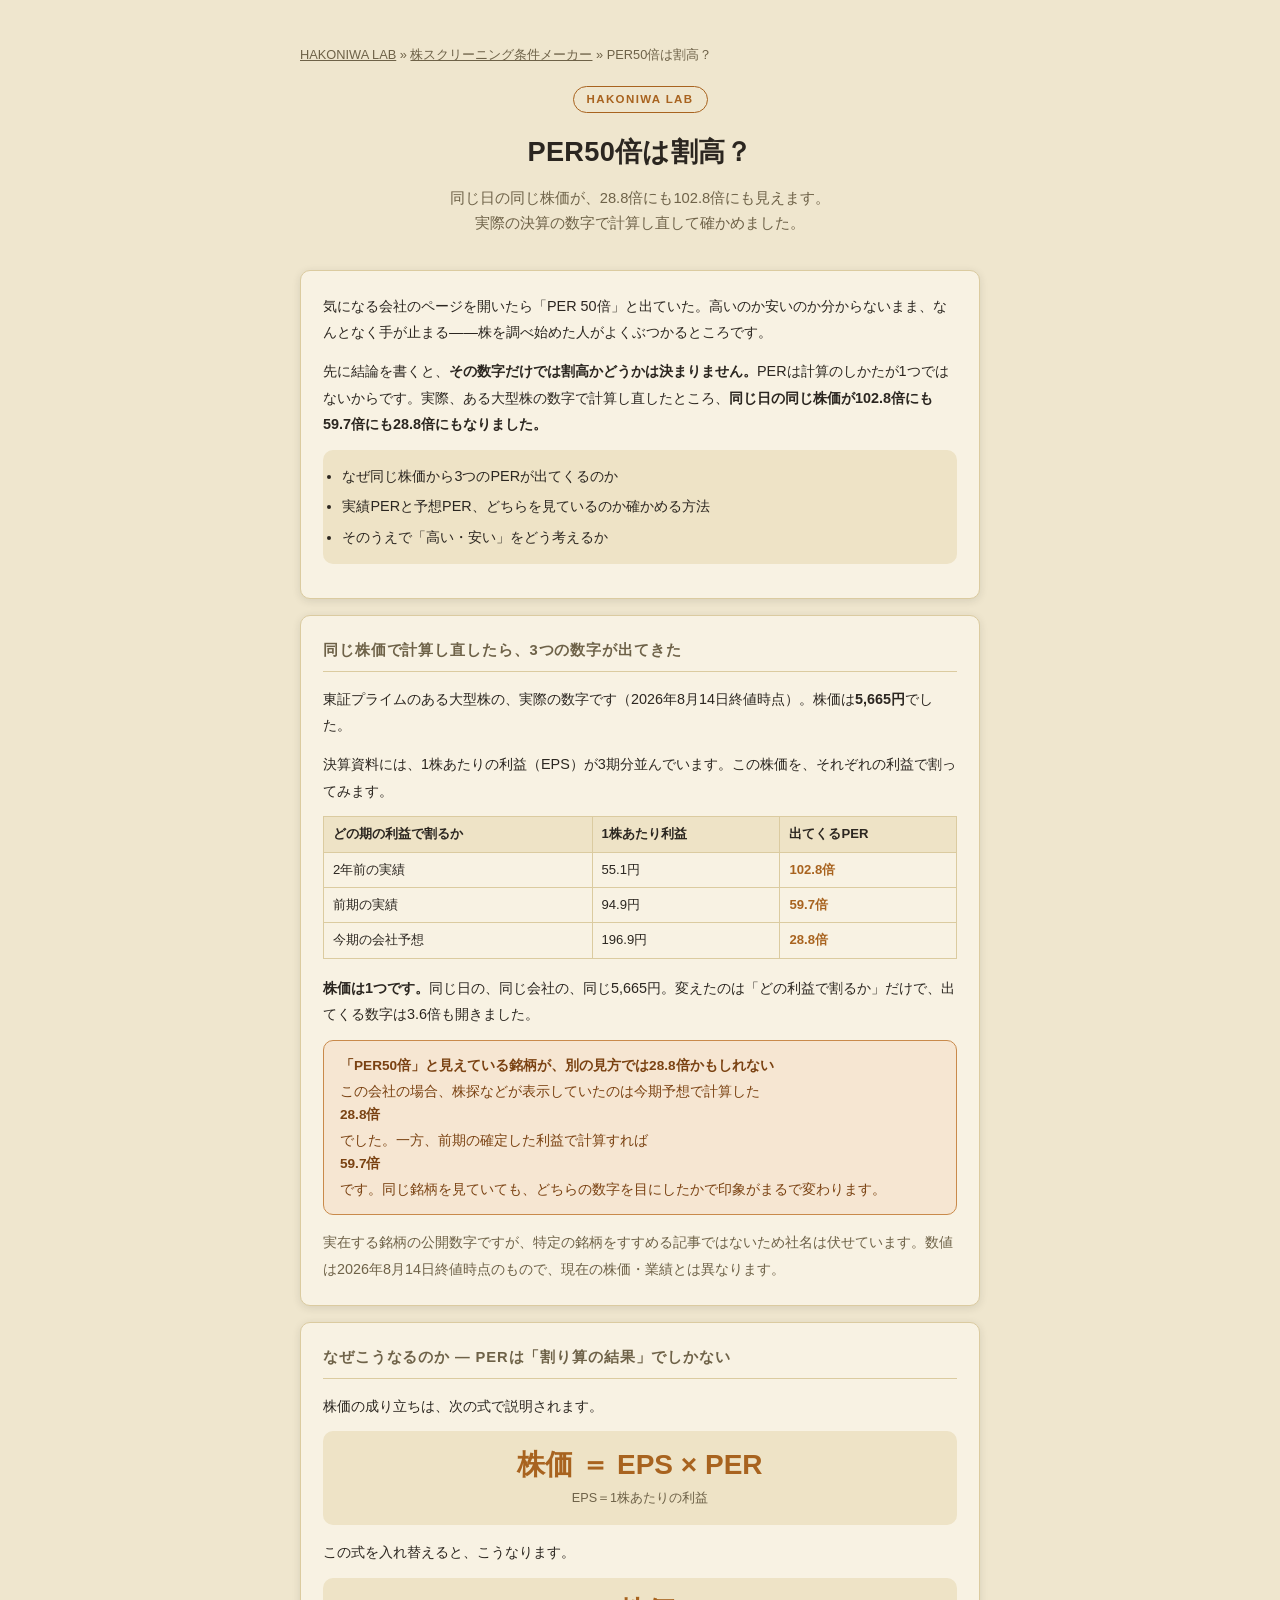
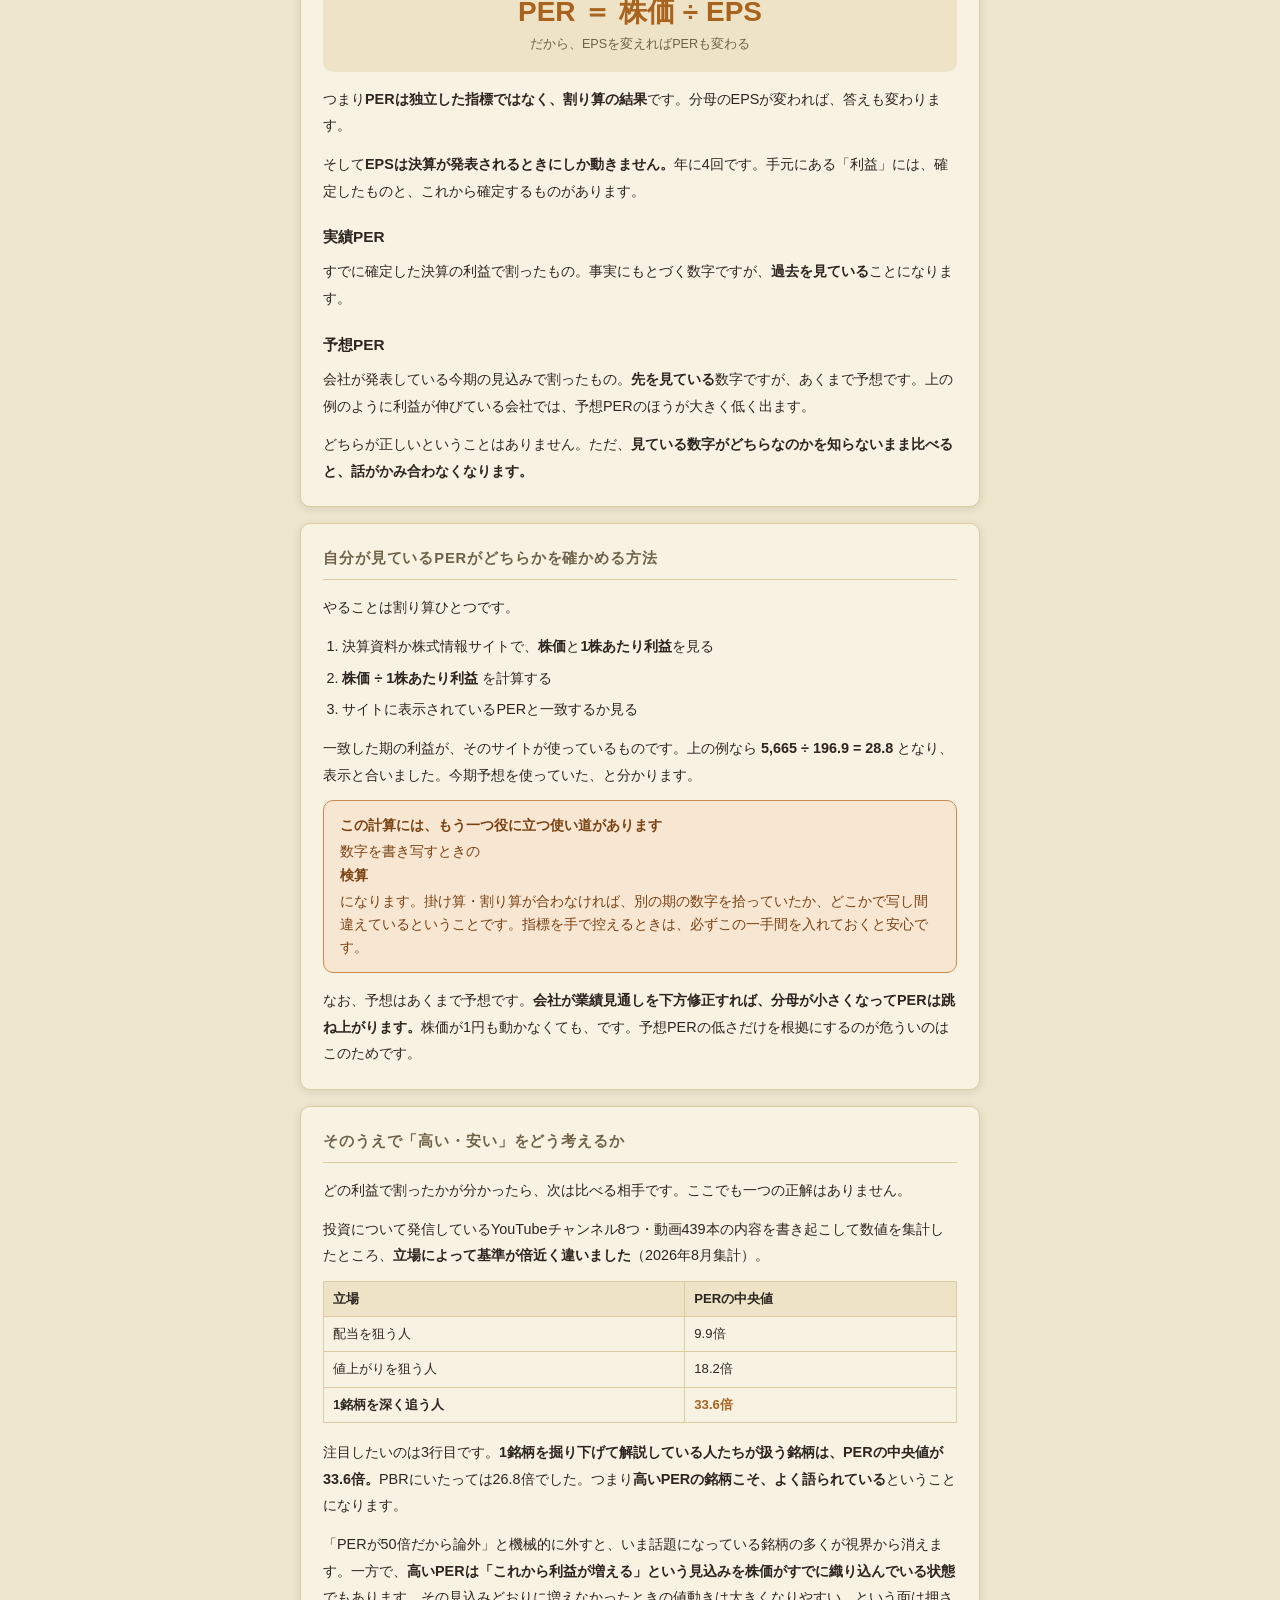
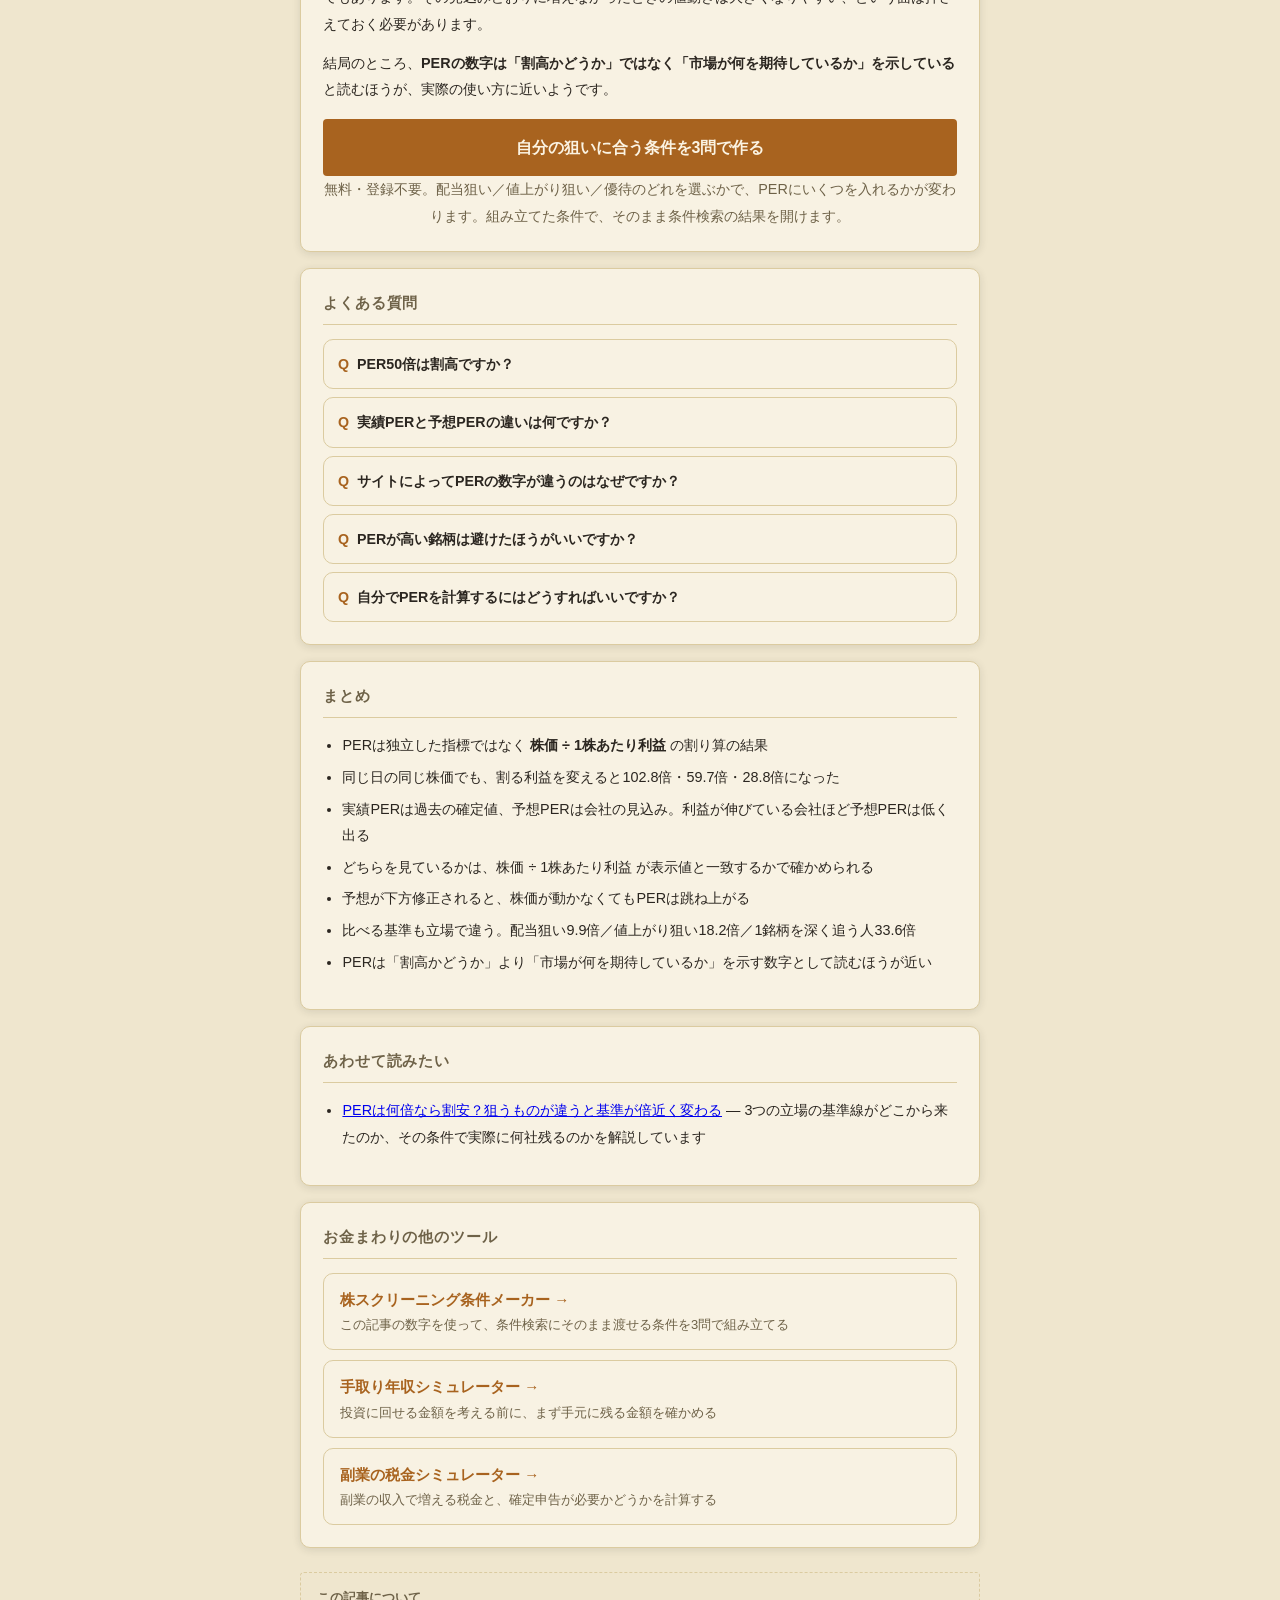
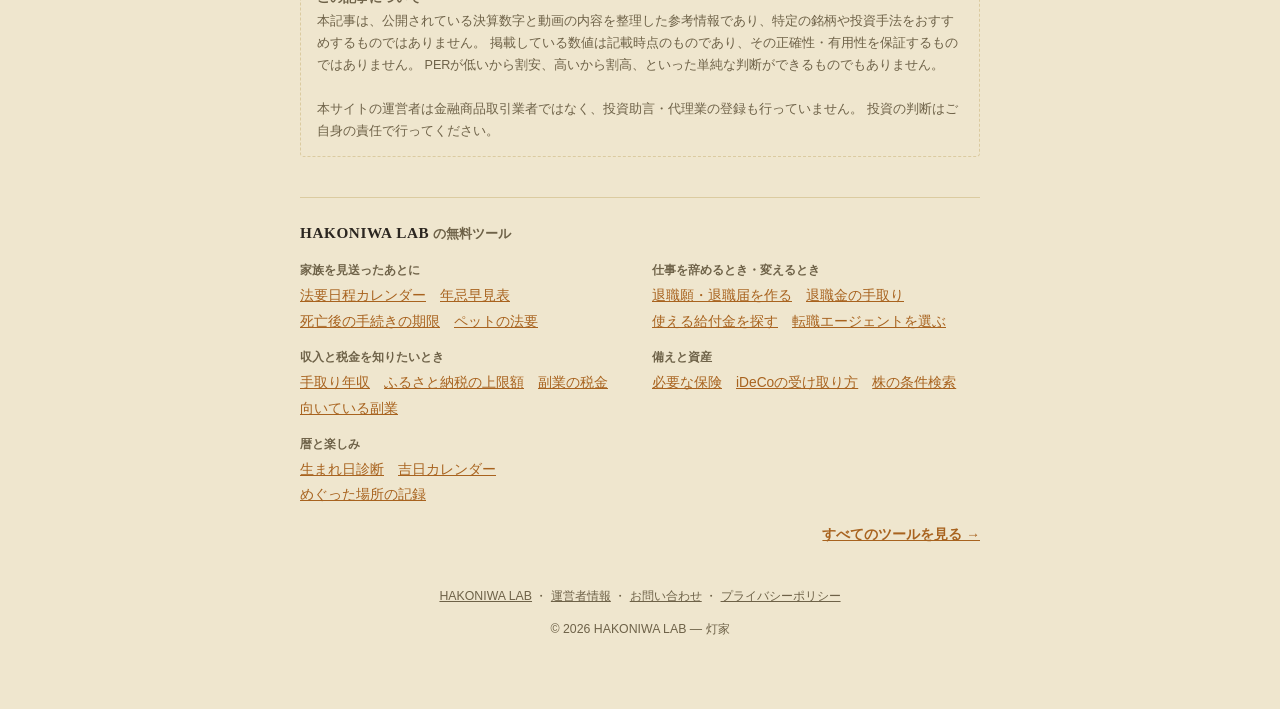
==== commit d993a3b8: "全ページにHAKONIWA LABのツール一覧とパンくずの入口を追加 286ページ中、サイトのトップへ戻れるのが9ページだけで、 記事から入った人がほかのツールに気づけなかったため。 - 本文の下(フ" ====
--- a/guide/per-50bai-waridaka/index.html
+++ b/guide/per-50bai-waridaka/index.html
@@ -3,9 +3,18 @@
 <head>
 <meta charset="UTF-8">
 <meta name="viewport" content="width=device-width, initial-scale=1.0">
+<!-- Google tag (gtag.js) -->
+<script async src="https://www.googletagmanager.com/gtag/js?id=G-WTBHV5QYG3"></script>
+<script>
+  window.dataLayer = window.dataLayer || [];
+  function gtag(){dataLayer.push(arguments);}
+  gtag('js', new Date());
+  gtag('config', 'G-WTBHV5QYG3');
+</script>
 <title>PER50倍は割高？同じ株が28.8倍にも見える理由 | HAKONIWA LAB</title>
 <meta name="description" content="PER50倍は割高なのか。同じ日の同じ株価でも、どの期の利益で割るかでPERは102.8倍・59.7倍・28.8倍に変わります。実際の決算数字で計算し直して、その仕組みと自分で確かめる方法をまとめました。">
 <link rel="canonical" href="https://hakoniwalab.com/stock-screener/guide/per-50bai-waridaka/">
+<script async src="https://pagead2.googlesyndication.com/pagead/js/adsbygoogle.js?client=ca-pub-6465548593525933" crossorigin="anonymous"></script>
 <meta property="og:type" content="article">
 <meta property="og:title" content="PER50倍は割高？同じ株が28.8倍にも見える理由">
 <meta property="og:description" content="同じ株価でも、割る利益を変えるとPERは102.8倍・59.7倍・28.8倍になります。実際の決算数字で確かめました。">
@@ -40,6 +49,7 @@
 <div class="page">
 
   <nav class="crumbs" aria-label="パンくずリスト">
+    <a href="../../../">HAKONIWA LAB</a> &raquo;
     <a href="../../">株スクリーニング条件メーカー</a> &raquo; <span aria-current="page">PER50倍は割高？</span>
   </nav>
 
@@ -214,6 +224,73 @@
     </div>
   </main>
 
+  <!-- site-nav:start -->
+  <style>
+  .site-nav { margin: 40px 0 0; padding: 22px 0 0; border-top: 1px solid var(--color-border, var(--line, #dbcba0)); color: var(--color-text, var(--ink, #2b2620)); text-align: left; }
+  .site-nav__title { margin: 0 0 14px; font-size: 0.82rem; font-weight: 700; color: var(--color-text-muted, var(--muted, #6e6248)); }
+  .site-nav__title a { font-family: Georgia, "Times New Roman", serif; font-size: 0.95rem; letter-spacing: 0.04em; color: var(--color-text, var(--ink, #2b2620)); text-decoration: none; }
+  .site-nav__groups { display: grid; gap: 14px 24px; }
+  @media (min-width: 560px) { .site-nav__groups { grid-template-columns: 1fr 1fr; } }
+  .site-nav__label { margin: 0 0 4px; font-size: 0.74rem; font-weight: 700; color: var(--color-text-muted, var(--muted, #6e6248)); }
+  .site-nav__links { display: flex; flex-wrap: wrap; gap: 2px 14px; margin: 0; padding: 0; list-style: none; font-size: 0.86rem; line-height: 1.7; }
+  .site-nav__links li { margin: 0; padding: 0; }
+  .site-nav__links li::before { content: none; }
+  .site-nav__links a { color: var(--color-primary, var(--navy, #a8631f)); }
+  .site-nav__all { margin: 16px 0 0; font-size: 0.86rem; text-align: right; }
+  .site-nav__all a { color: var(--color-primary, var(--navy, #a8631f)); font-weight: 700; }
+  .app-footer a { color: var(--color-text-muted, var(--muted, #6e6248)); }
+  </style>
+  <nav class="site-nav" aria-label="HAKONIWA LABのツール">
+    <p class="site-nav__title"><a href="../../../">HAKONIWA LAB</a> の無料ツール</p>
+    <div class="site-nav__groups">
+      <div>
+        <p class="site-nav__label">家族を見送ったあとに</p>
+        <ul class="site-nav__links">
+          <li><a href="../../../houyou-calendar/">法要日程カレンダー</a></li>
+          <li><a href="../../../houyou-calendar/hayami/">年忌早見表</a></li>
+          <li><a href="../../../houyou-calendar/tetsuzuki/">死亡後の手続きの期限</a></li>
+          <li><a href="../../../houyou-calendar/pet/">ペットの法要</a></li>
+        </ul>
+      </div>
+      <div>
+        <p class="site-nav__label">仕事を辞めるとき・変えるとき</p>
+        <ul class="site-nav__links">
+          <li><a href="../../../resignation-letter-generator/">退職願・退職届を作る</a></li>
+          <li><a href="../../../retirement-simulator/">退職金の手取り</a></li>
+          <li><a href="../../../subsidy-checker/">使える給付金を探す</a></li>
+          <li><a href="../../../career-checker/">転職エージェントを選ぶ</a></li>
+        </ul>
+      </div>
+      <div>
+        <p class="site-nav__label">収入と税金を知りたいとき</p>
+        <ul class="site-nav__links">
+          <li><a href="../../../takehome-calculator/">手取り年収</a></li>
+          <li><a href="../../../furusato-simulator/">ふるさと納税の上限額</a></li>
+          <li><a href="../../../sidejob-tax-simulator/">副業の税金</a></li>
+          <li><a href="../../../sidejob-checker/">向いている副業</a></li>
+        </ul>
+      </div>
+      <div>
+        <p class="site-nav__label">備えと資産</p>
+        <ul class="site-nav__links">
+          <li><a href="../../../insurance-checker/">必要な保険</a></li>
+          <li><a href="../../../retirement-simulator/ideco/">iDeCoの受け取り方</a></li>
+          <li><a href="../../../stock-screener/">株の条件検索</a></li>
+        </ul>
+      </div>
+      <div>
+        <p class="site-nav__label">暦と楽しみ</p>
+        <ul class="site-nav__links">
+          <li><a href="../../../birthday-fortune/">生まれ日診断</a></li>
+          <li><a href="../../../birthday-fortune/calendar/">吉日カレンダー</a></li>
+          <li><a href="../../../meguri-log/">めぐった場所の記録</a></li>
+        </ul>
+      </div>
+    </div>
+    <p class="site-nav__all"><a href="../../../">すべてのツールを見る →</a></p>
+  </nav>
+  <!-- site-nav:end -->
+
   <footer class="footer">
     <p><a href="https://hakoniwalab.com/">HAKONIWA LAB</a> ・ <a href="https://hakoniwalab.com/about.html">運営者情報</a> ・ <a href="https://hakoniwalab.com/contact.html">お問い合わせ</a> ・ <a href="https://hakoniwalab.com/privacy.html">プライバシーポリシー</a></p>
     <p>&copy; 2026 HAKONIWA LAB — 灯家</p>
--- a/css/style.css
+++ b/css/style.css
@@ -140,6 +140,8 @@
 .tbl { border-collapse: collapse; width: 100%; margin: 10px 0 16px; font-size: 0.82rem; }
 .tbl th, .tbl td { border: 1px solid var(--color-border); padding: 6px 9px; text-align: left; }
 .tbl th { background: var(--color-note-bg); white-space: nowrap; font-weight: 700; }
+/* 列見出しは長いのでスマホでは折り返す(折り返さないと表が横にはみ出す)。行見出しは nowrap のまま */
+.tbl thead th { white-space: normal; }
 .terms { margin: 0; display: grid; grid-template-columns: auto 1fr; gap: 6px 14px; font-size: 0.86rem; }
 .terms dt { font-weight: 700; white-space: nowrap; }
 .terms dd { margin: 0; color: var(--color-text-muted); }
@@ -193,3 +195,38 @@
   .cond dl, .terms { grid-template-columns: 1fr; gap: 2px 0; }
   .cond dd, .terms dd { margin-bottom: 7px; }
 }
+
+/* メール登録フォーム（他アプリと共通） */
+.card--lead { text-align: center; }
+.lead-form { display: flex; gap: 8px; margin-top: 14px; }
+.lead-form__input {
+  flex: 1;
+  padding: 10px 12px;
+  border: 1.5px solid var(--color-border);
+  border-radius: var(--radius-sm);
+  background: var(--color-bg);
+  color: var(--color-text);
+}
+@media (max-width: 480px) { .lead-form { flex-direction: column; } }
+
+/* --- 関連する本カード --- */
+.card--books .books__lead {
+  font-size: 0.9rem;
+  color: var(--color-text-muted);
+  margin: 0 0 12px;
+}
+.books__list { list-style: none; margin: 0; padding: 0; display: grid; gap: 10px; }
+.books__item a {
+  display: block;
+  padding: 12px 14px;
+  border: 1px solid var(--color-border);
+  border-radius: 8px;
+  background: var(--color-bg);
+  color: inherit;
+  text-decoration: none;
+}
+.books__item a:hover,
+.books__item a:focus-visible { border-color: var(--color-primary); }
+.books__title { display: block; font-weight: 600; font-size: 0.95rem; line-height: 1.5; }
+.books__note { display: block; font-size: 0.8rem; color: var(--color-text-muted); margin-top: 4px; }
+.books__ku { font-size: 0.8rem; color: var(--color-text-muted); margin: 10px 0 0; }
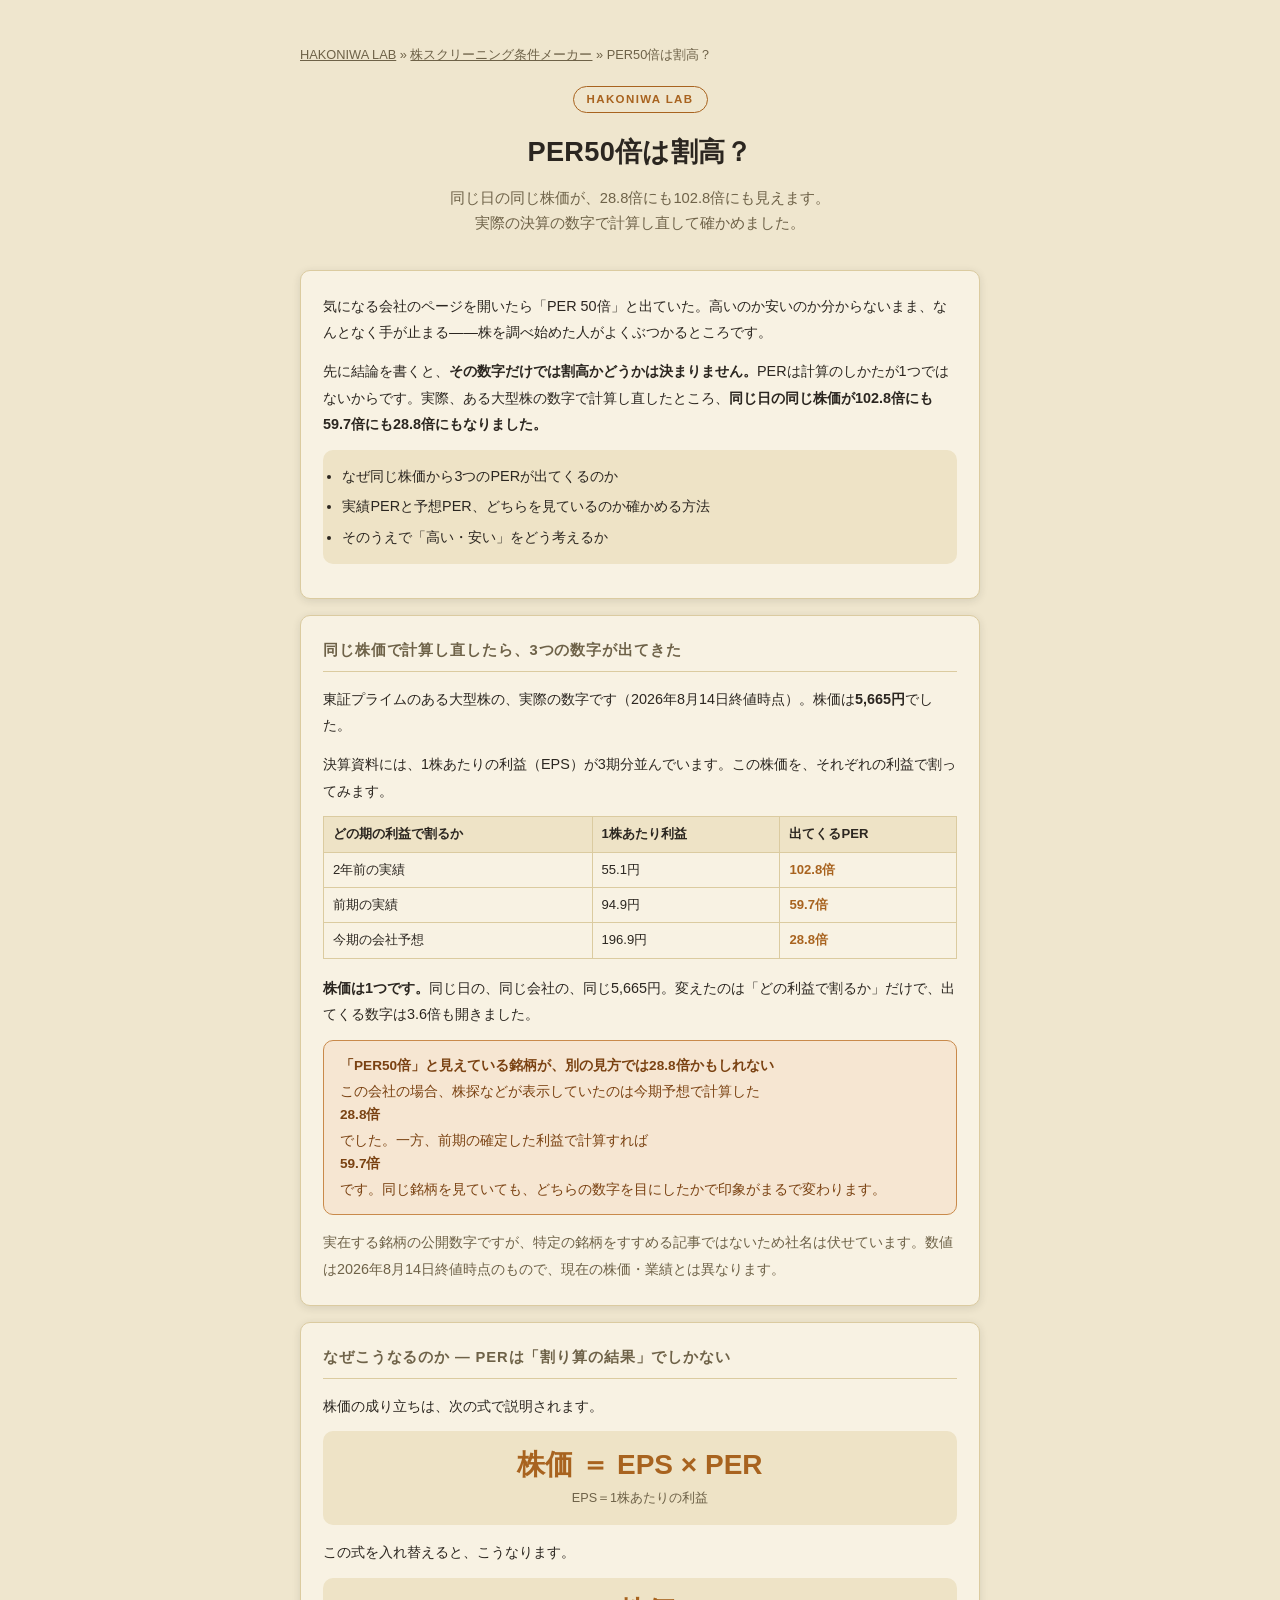
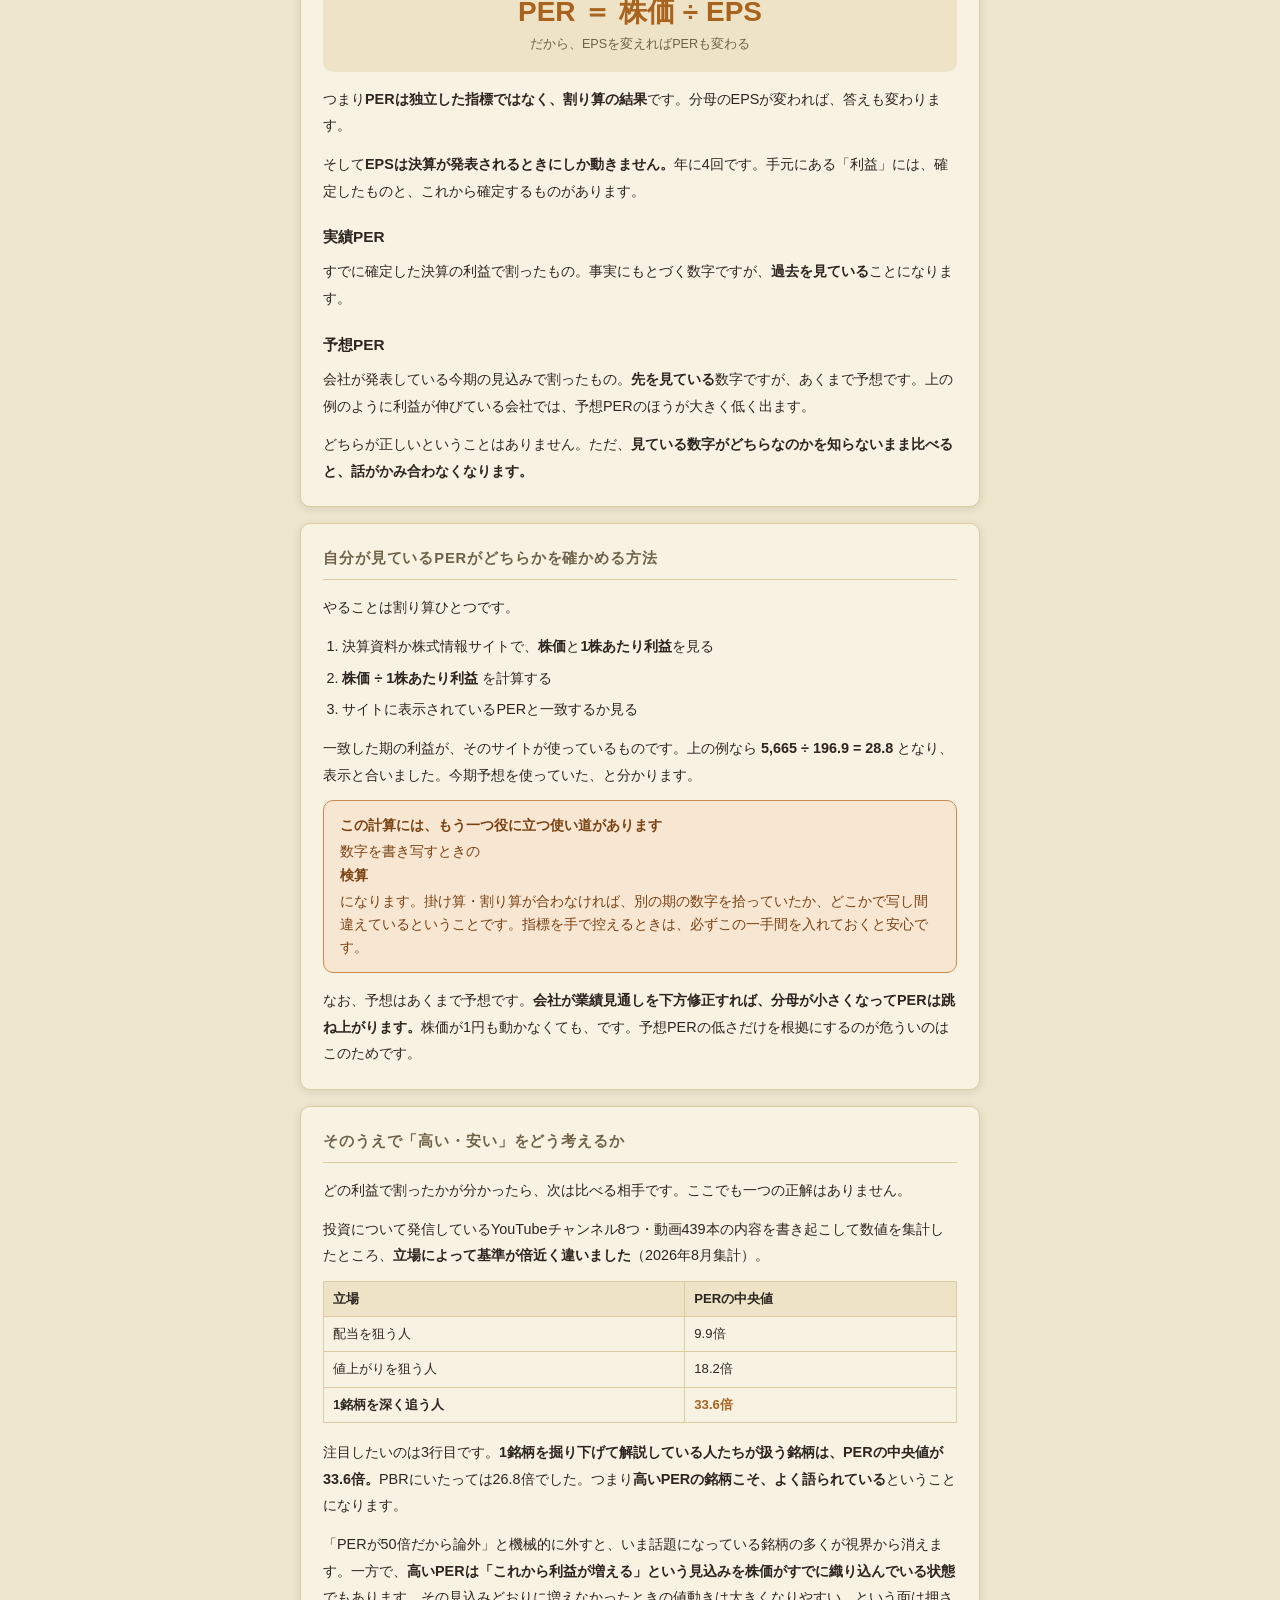
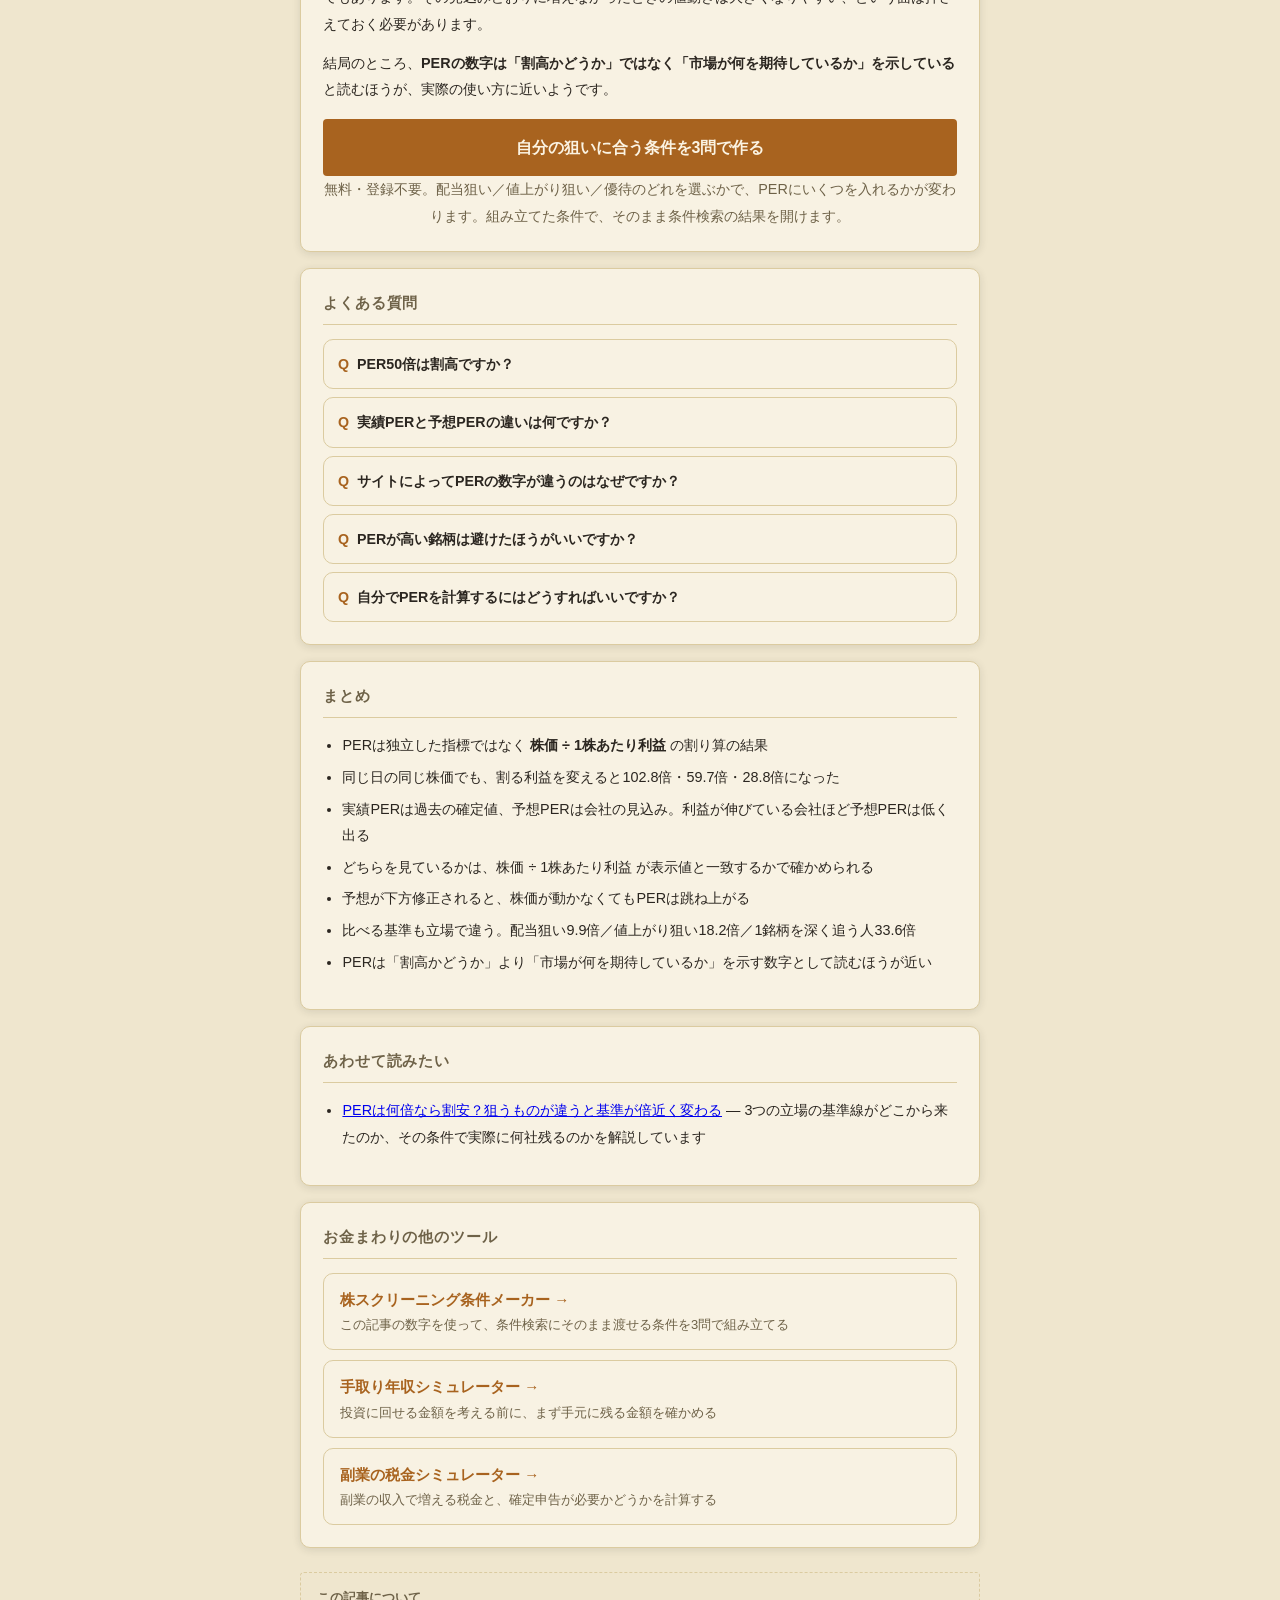
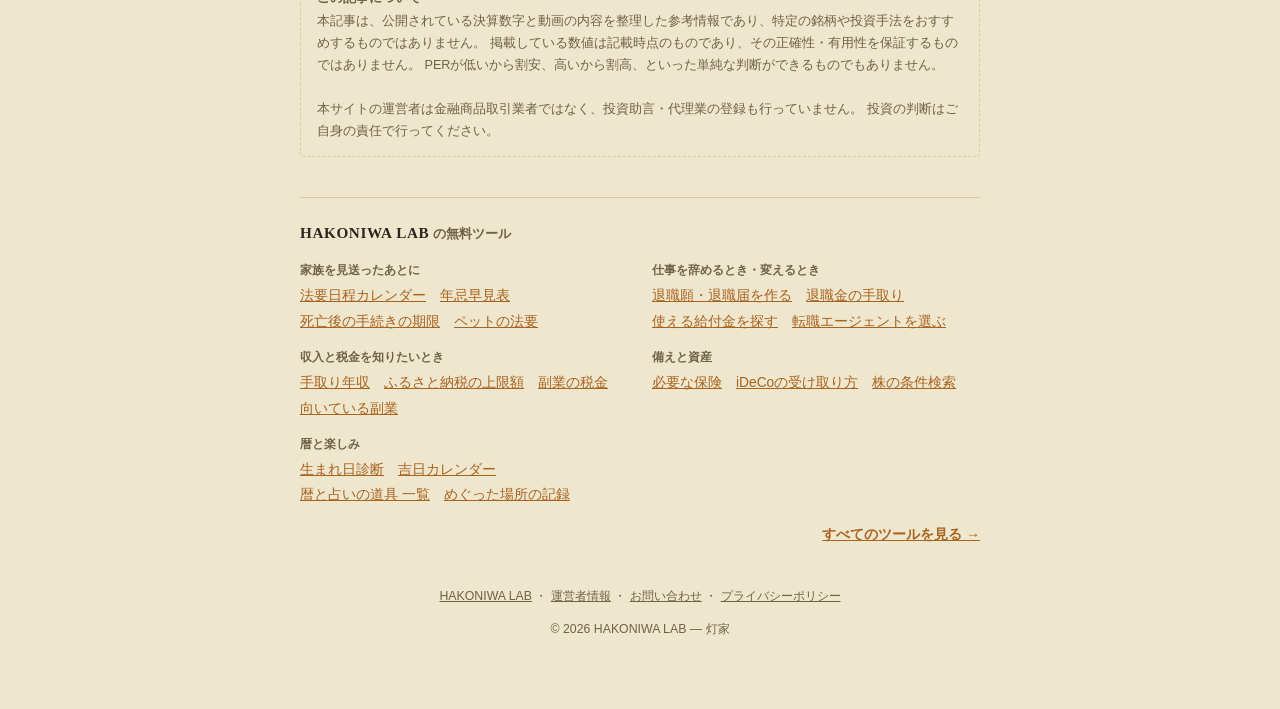
==== commit 4139dd63: "全ページのツール一覧に「暦と占いの道具 一覧」を追加 Co-Authored-By: Claude Opus 5.5 <noreply@anthropic.com>" ====
--- a/guide/per-50bai-waridaka/index.html
+++ b/guide/per-50bai-waridaka/index.html
@@ -283,6 +283,7 @@
         <ul class="site-nav__links">
           <li><a href="../../../birthday-fortune/">生まれ日診断</a></li>
           <li><a href="../../../birthday-fortune/calendar/">吉日カレンダー</a></li>
+          <li><a href="../../../birthday-fortune/tools/">暦と占いの道具 一覧</a></li>
           <li><a href="../../../meguri-log/">めぐった場所の記録</a></li>
         </ul>
       </div>
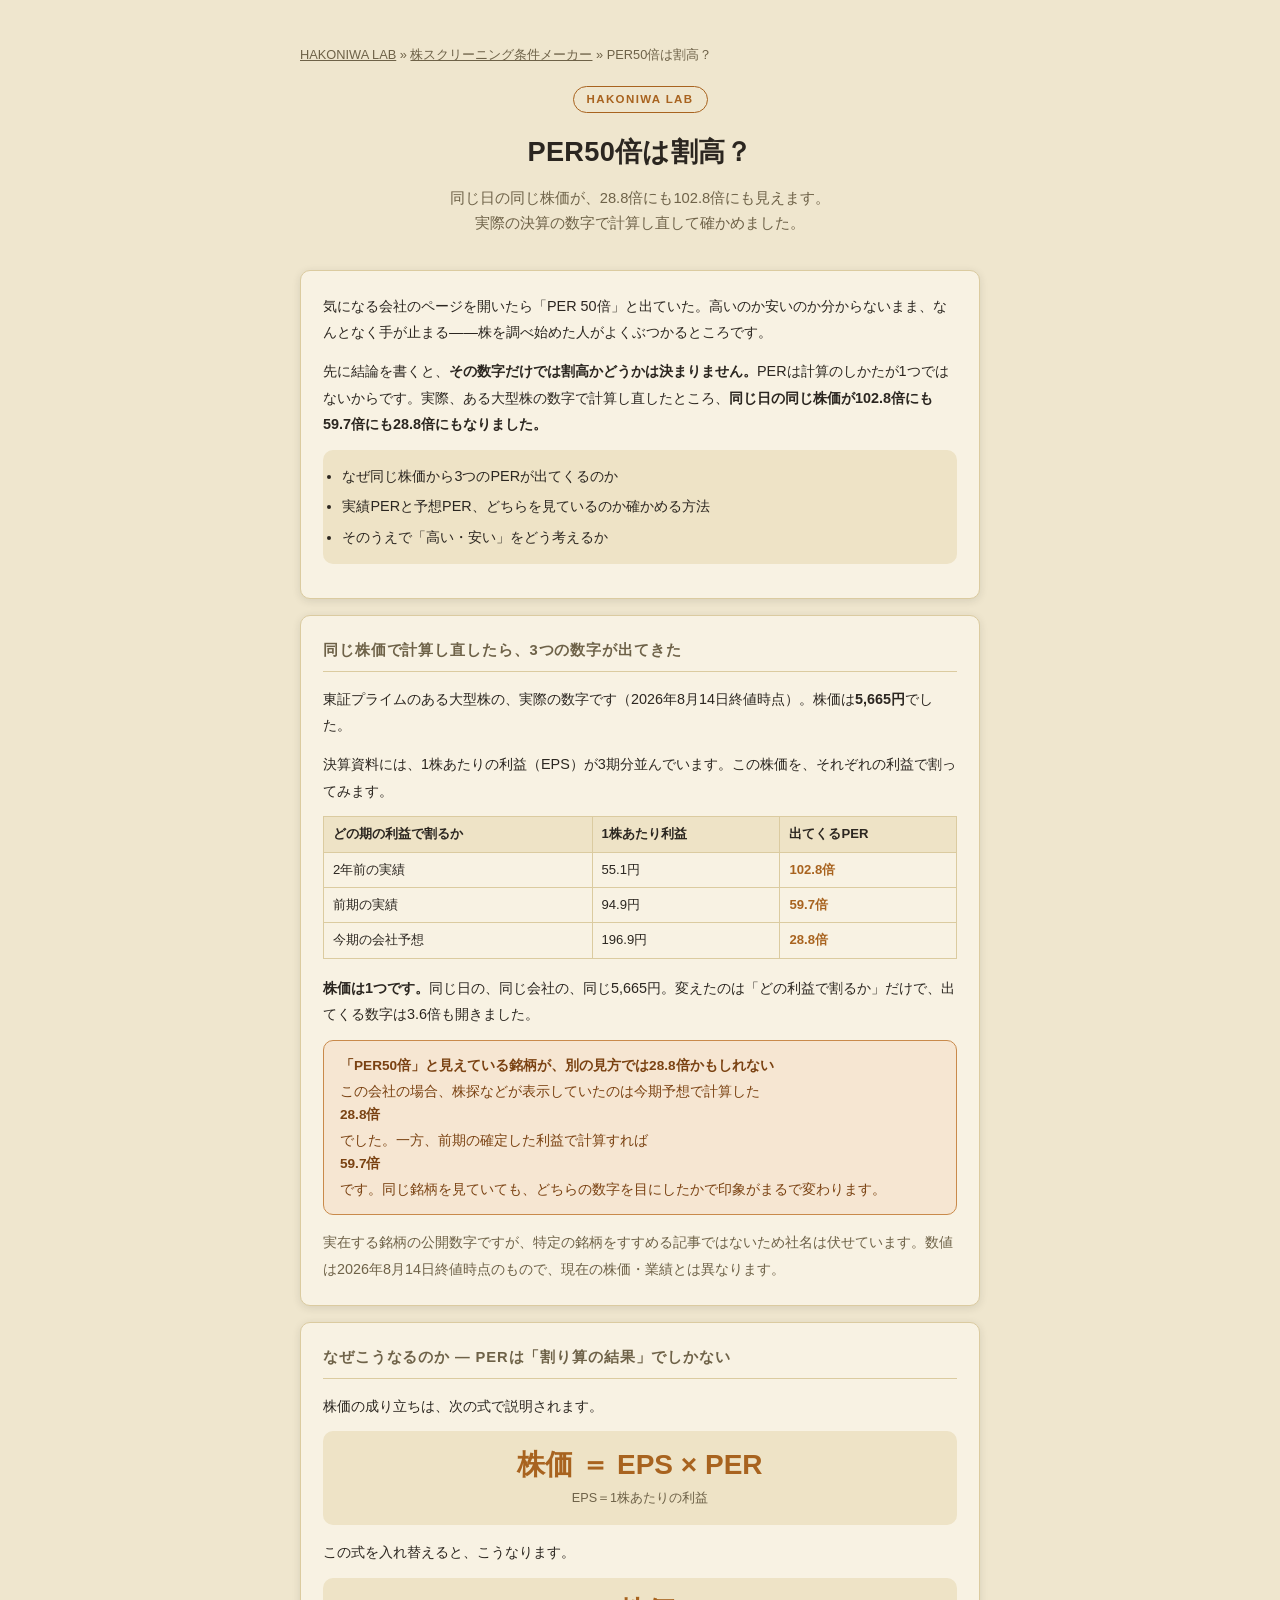
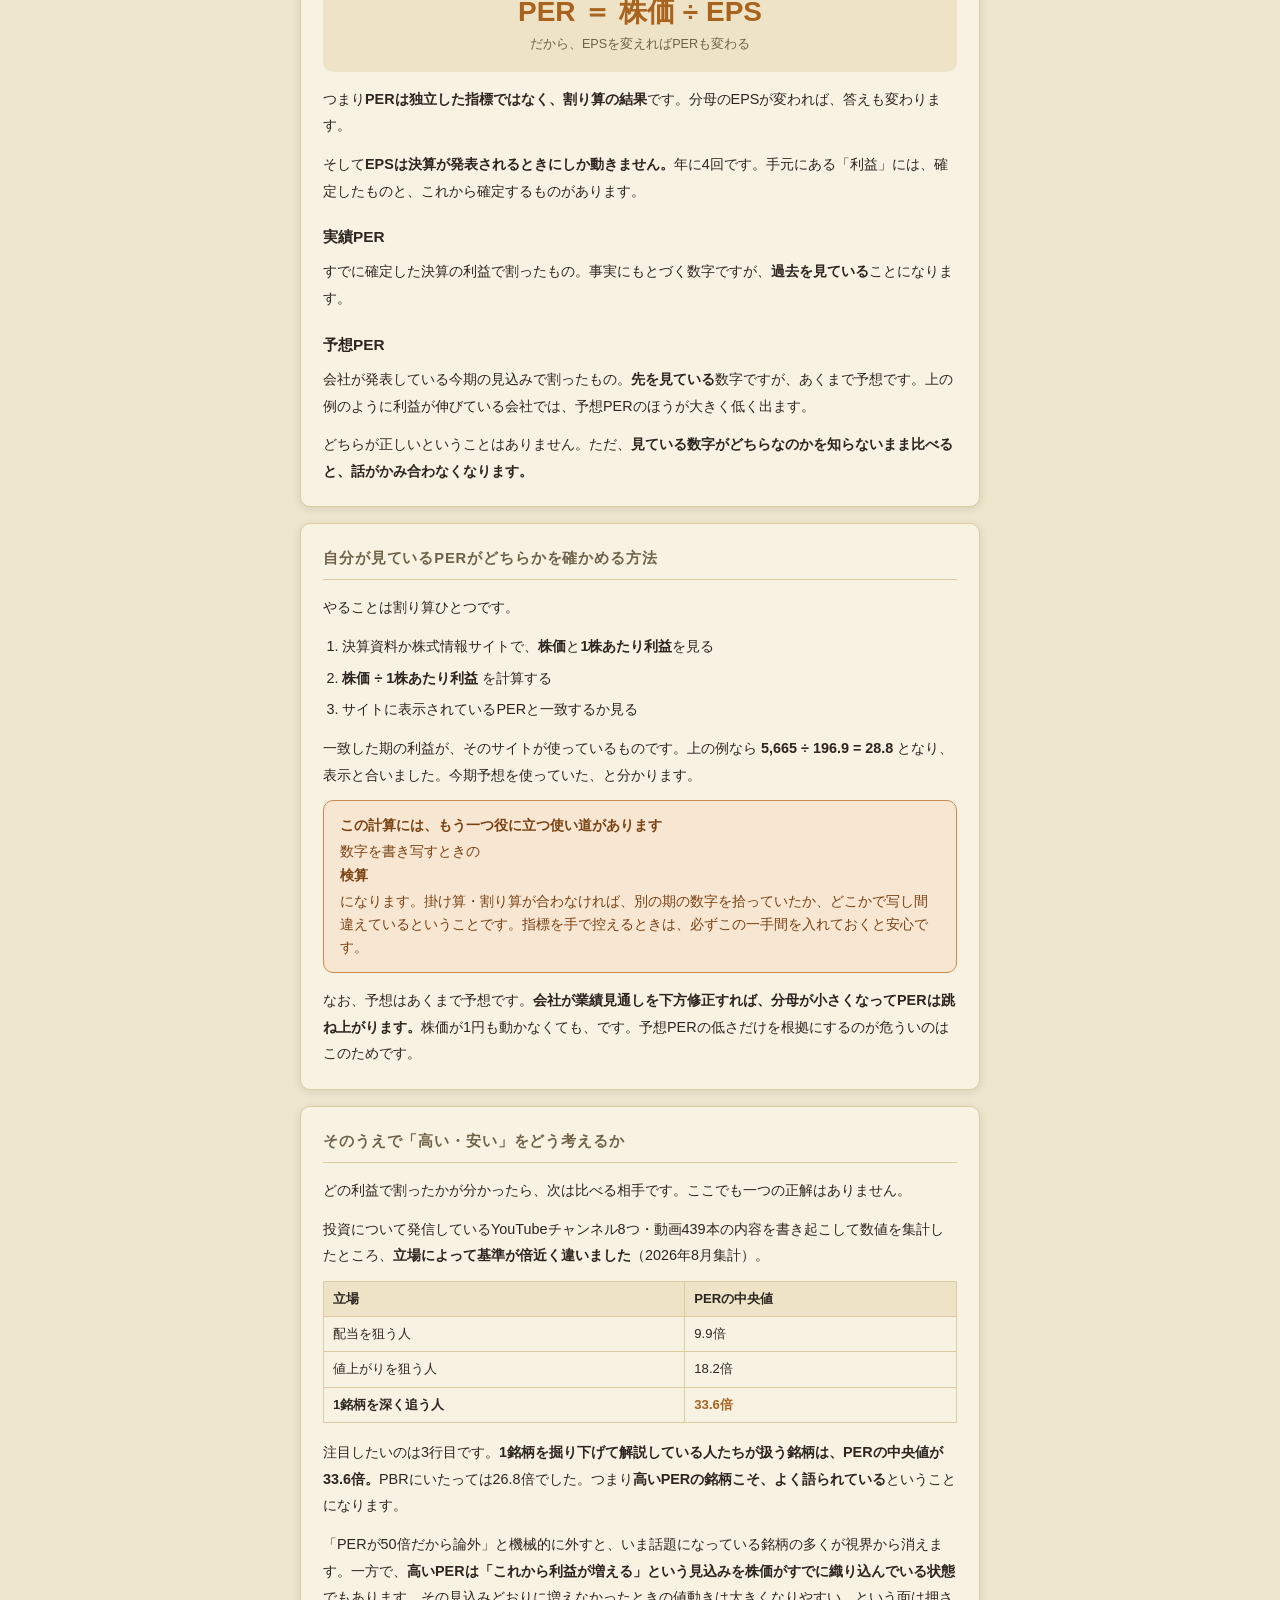
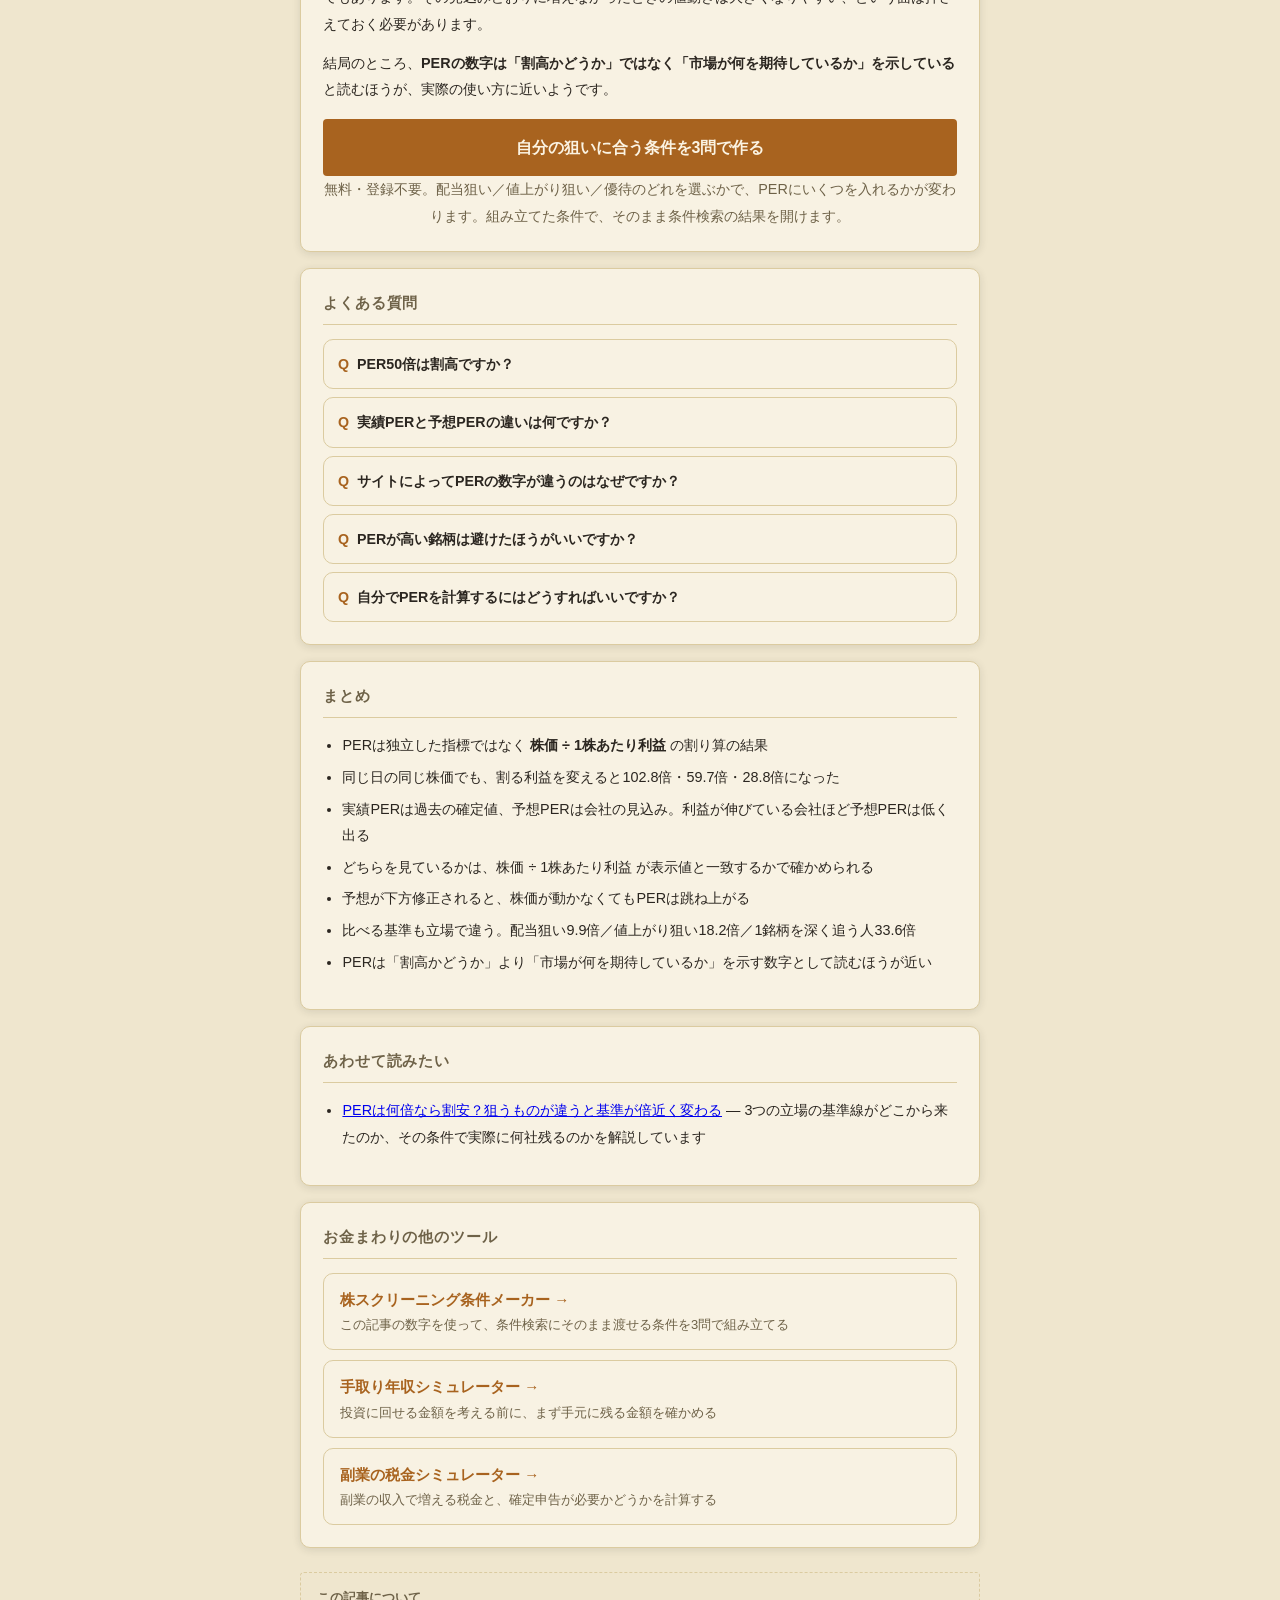
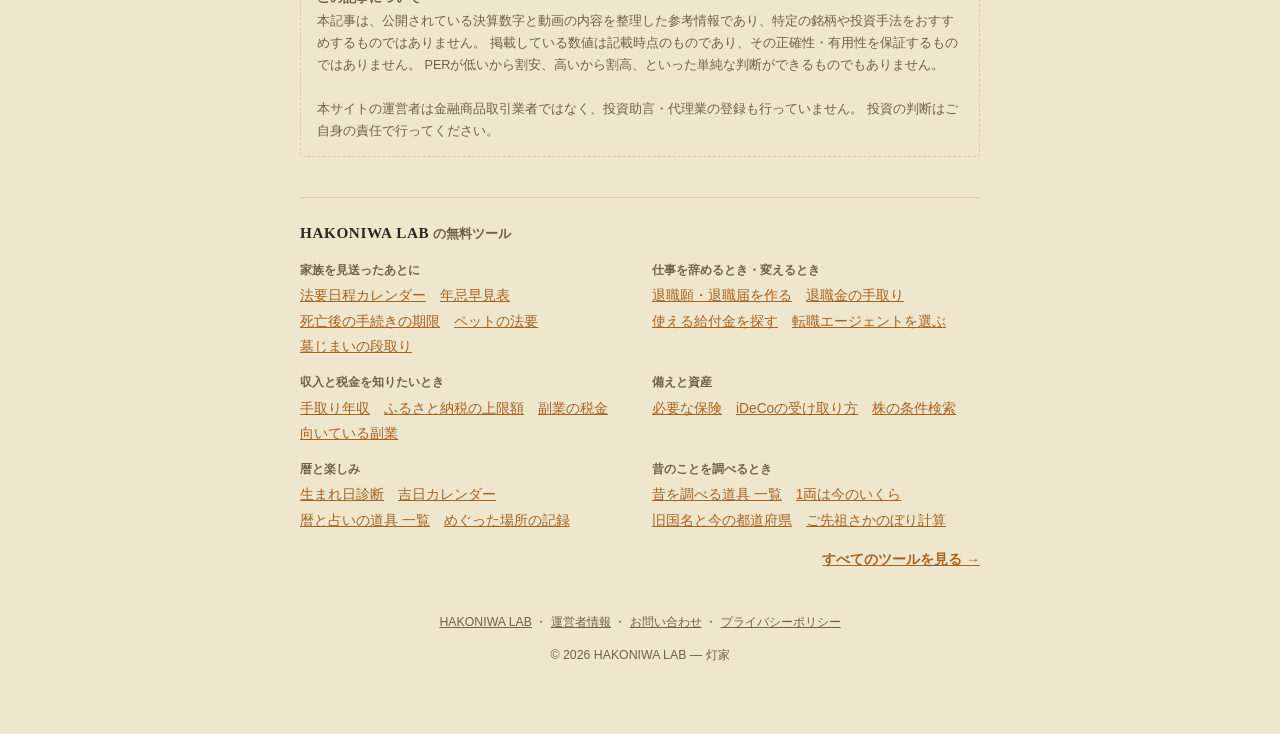
==== commit 0d31a39d: "全ページのツール一覧に「昔のことを調べるとき」（昔を調べる道具 一覧・1両・旧国名・ご先祖）と「墓じまいの段取り」を追加 site-nav/site-nav.html を更新して site_nav.p" ====
--- a/guide/per-50bai-waridaka/index.html
+++ b/guide/per-50bai-waridaka/index.html
@@ -250,6 +250,7 @@
           <li><a href="../../../houyou-calendar/hayami/">年忌早見表</a></li>
           <li><a href="../../../houyou-calendar/tetsuzuki/">死亡後の手続きの期限</a></li>
           <li><a href="../../../houyou-calendar/pet/">ペットの法要</a></li>
+          <li><a href="../../../houyou-calendar/hakajimai/">墓じまいの段取り</a></li>
         </ul>
       </div>
       <div>
@@ -287,6 +288,15 @@
           <li><a href="../../../meguri-log/">めぐった場所の記録</a></li>
         </ul>
       </div>
+      <div>
+        <p class="site-nav__label">昔のことを調べるとき</p>
+        <ul class="site-nav__links">
+          <li><a href="../../../mukashi/">昔を調べる道具 一覧</a></li>
+          <li><a href="../../../mukashi/ryou/">1両は今のいくら</a></li>
+          <li><a href="../../../mukashi/kokumei/">旧国名と今の都道府県</a></li>
+          <li><a href="../../../mukashi/senzo/">ご先祖さかのぼり計算</a></li>
+        </ul>
+      </div>
     </div>
     <p class="site-nav__all"><a href="../../../">すべてのツールを見る →</a></p>
   </nav>
